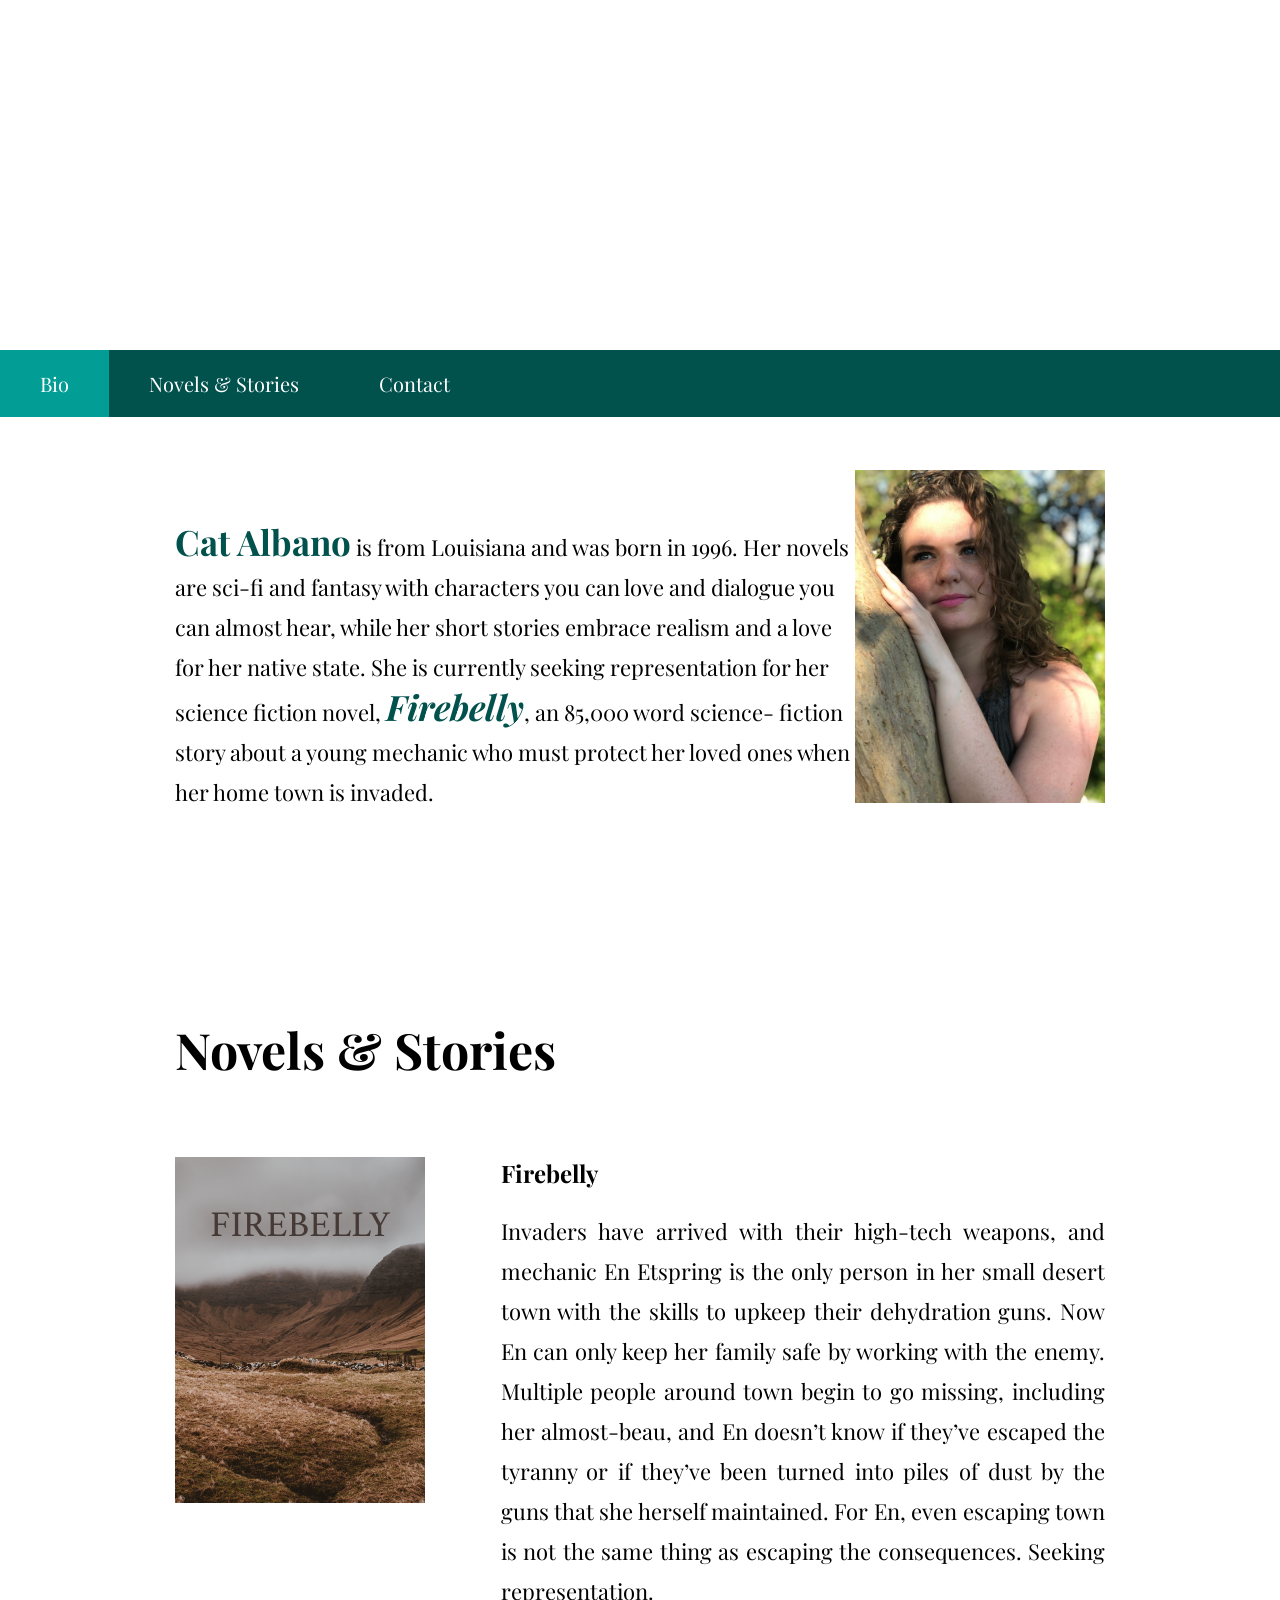
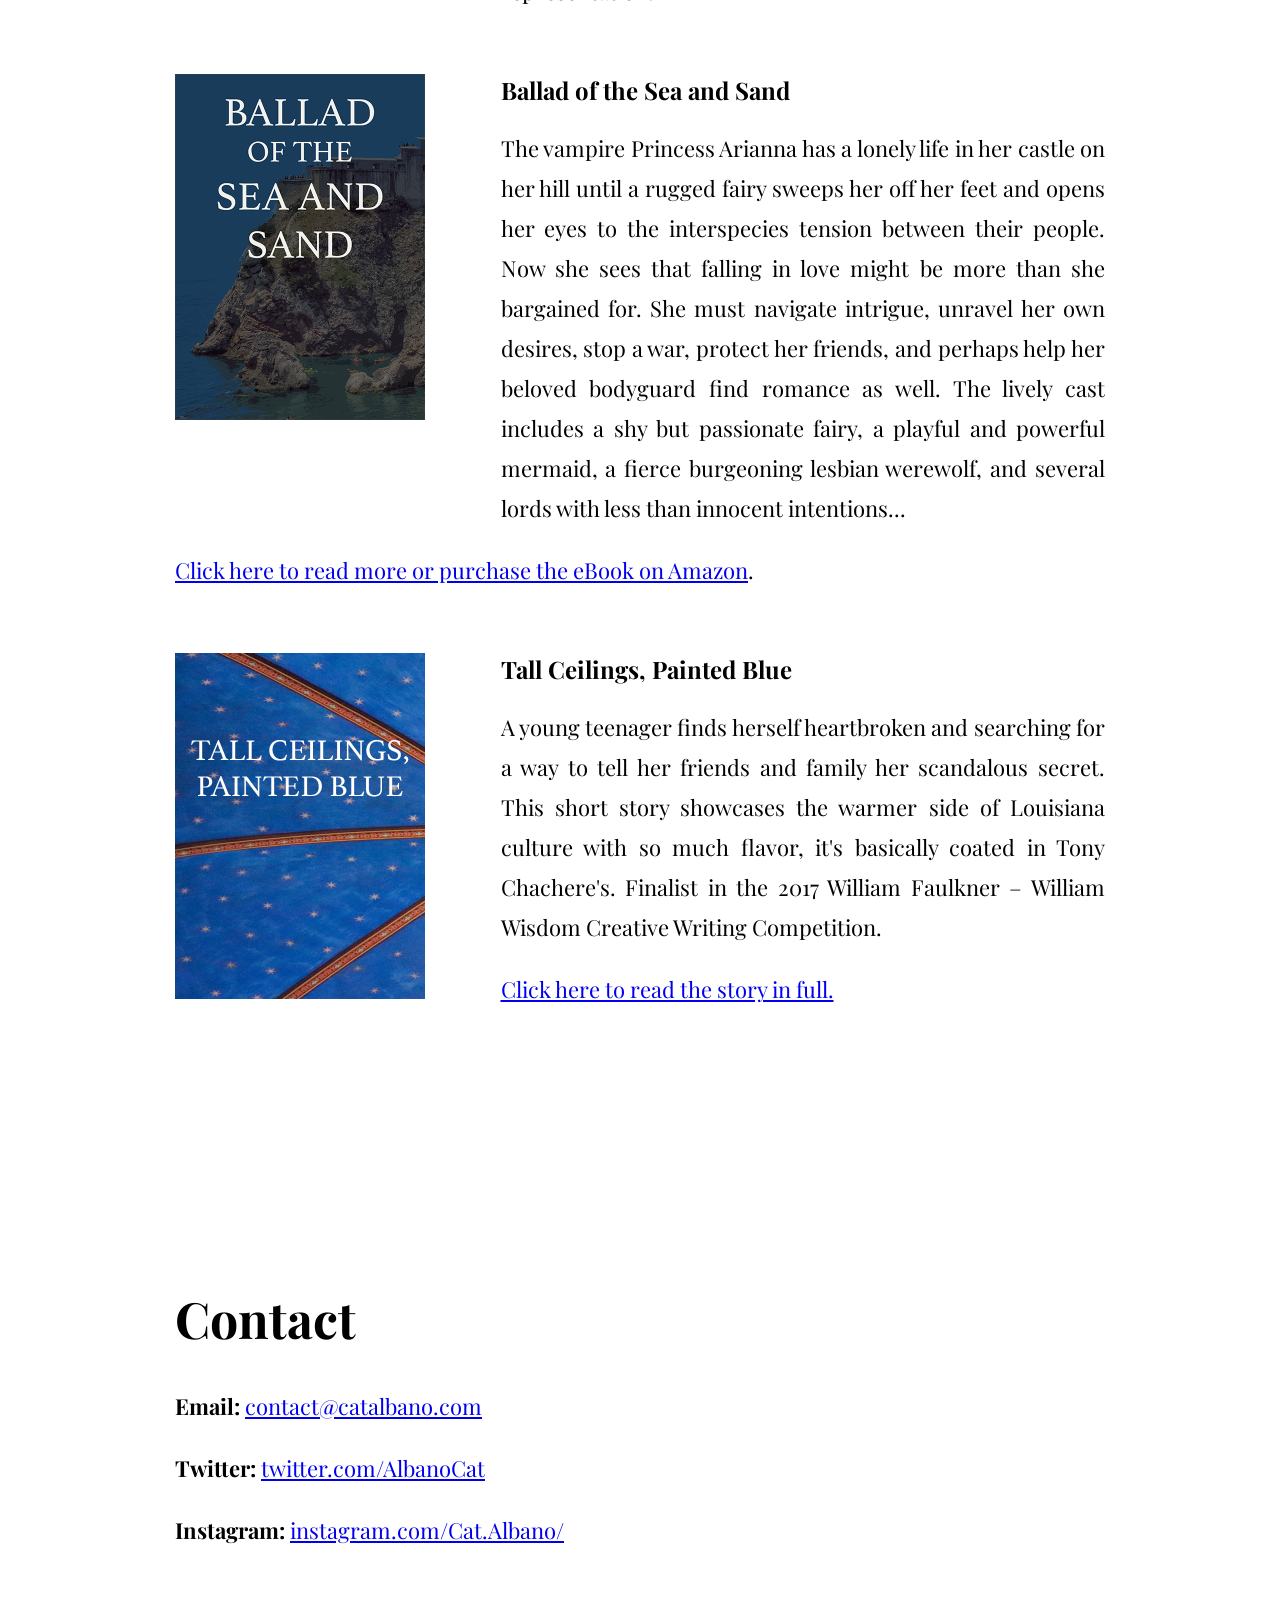
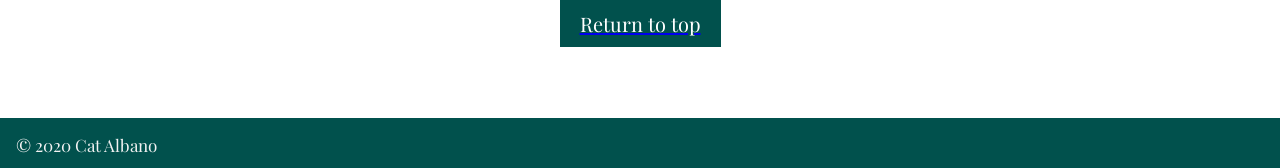
==== index.html @ 09dc04f6 "Update index.html" ====
<!DOCTYPE html>
<html lang="en">
  <!--head starts here -->

  <head> 
    <title>Cat Albano</title>
    <meta charset="utf-8" />
    <meta http-equiv="X-UA-Compatible" content="IE=edge" />
    <meta name="viewport" content="width=device-width, initial-scale=1" />

    <!-- import the webpage's stylesheet -->
    <link rel="stylesheet" href="assets/css/style.css" />
    <link rel="stylesheet" href="/lib/bootstrap/dist/css/bootstrap.css" />
    <link
      rel="stylesheet"
      href="https://cdnjs.cloudflare.com/ajax/libs/font-awesome/4.7.0/css/font-awesome.min.css"
    />

    <!-- import the webpage's javascript file -->
    <script src="assets/js/script.js" defer></script>
    <link
      href="https://fonts.googleapis.com/css2?family=Playfair+Display:wght@700&display=swap"
      rel="stylesheet"
    />
    <link
      href="https://fonts.googleapis.com/css2?family=Playfair+Display:wght@400;700&display=swap"
      rel="stylesheet"
    />
    <link
      rel="stylesheet"
      href="https://cdnjs.cloudflare.com/ajax/libs/font-awesome/4.7.0/css/font-awesome.min.css"
    />
  
<!-- Global site tag (gtag.js) - Google Analytics -->
<script async src="https://www.googletagmanager.com/gtag/js?id=UA-164600334-1"></script>
<script>
  window.dataLayer = window.dataLayer || [];
  function gtag(){dataLayer.push(arguments);}
  gtag('js', new Date());

  gtag('config', 'UA-164600334-1');
</script>

  
  </head>
  <header>
    <a name="top"></a>
    <div class="bg-img">
      <div class="container">
        <div class="topnav" id="myTopnav">
          <a href="#bio" class="active">Bio</a>
          <a href="#novels">Novels &amp; Stories </a>
          <a href="#contact">Contact</a>
          <a href="javascript:void(0);" class="icon" onclick="myFunction()">
            <i class="fa fa-bars"></i>
          </a>
        </div>
      </div>
    </div>
  </header>

  <!--body starts here -->
  <body>
    <div class="body">
      <!--Bio section-->
      <div class="section" id="home">
        <div class="row">
          <div class="column-right">
            <img
              src="images/cat-albano-bio-image.jpeg"
            />
          </div>
          <div class="column-bio">
            <p>
              <span class="feature">Cat Albano</span> is from Louisiana and was
              born in 1996. Her novels are sci-fi and fantasy with characters
              you can love and dialogue you can almost hear, while her short
              stories embrace realism and a love for her native state. She is
              currently seeking representation for her science fiction novel,
              <span class="feature2">Firebelly</span>, an 85,000 word science-
              fiction story about a young mechanic who must protect her loved
              ones when her home town is invaded.
            </p>
          </div>
        </div>
      </div>
      <br /><br />

      <!--Novels section-->
      <div class="section" id="novels">
        <h1>
          Novels & Stories
        </h1>
        <br />
        <div class="row">
          <!--Firebelly image-->
          <div class="column1">
            <img
              src="images/firebelly-cover.png"
            />
          </div>

          <!--Firebelly description-->
          <div class="column2">
            <h2>
              Firebelly
            </h2>
            <p>
              Invaders have arrived with their high-tech weapons, and mechanic
              En Etspring is the only person in her small desert town with the
              skills to upkeep their dehydration guns. Now En can only keep her
              family safe by working with the enemy. Multiple people around town
              begin to go missing, including her almost-beau, and En doesn’t
              know if they’ve escaped the tyranny or if they’ve been turned into
              piles of dust by the guns that she herself maintained. For En,
              even escaping town is not the same thing as escaping the
              consequences. Seeking representation.
            </p>
            <br />
          </div>
        </div>

        <div class="row">
          <!--Ballad image-->
          <div class="column1">
            <img
              src="images/ballad-cover.png"
            />
          </div>

          <!--Ballad description-->
          <div class="column2">
            <h2>
              Ballad of the Sea and Sand
            </h2>
            <p>
              The vampire Princess Arianna has a lonely life in her castle on
              her hill until a rugged fairy sweeps her off her feet and opens
              her eyes to the interspecies tension between their people. Now she
              sees that falling in love might be more than she bargained for.
              She must navigate intrigue, unravel her own desires, stop a war,
              protect her friends, and perhaps help her beloved bodyguard find
              romance as well. The lively cast includes a shy but passionate
              fairy, a playful and powerful mermaid, a fierce burgeoning lesbian
              werewolf, and several lords with less than innocent intentions...
            </p>
            <p>
              <a
                href="https://read.amazon.com/kp/embed?asin=B075Q5MTPJ&preview=newtab&linkCode=kpe&ref_=cm_sw_r_kb_dp_VoGLEb3W2H7C1"
              >
                Click here to read more or purchase the eBook on Amazon</a
              >.
            </p>
            <br />
          </div>
        </div>
        <div class="row">
          <!--Ceilings image-->
          <div class="column1">
            <img
              src="images/tall-ceilings-cover.png"
            />
          </div>

          <!--Ceilings description-->
          <div class="column2">
            <h2>
              Tall Ceilings, Painted Blue
            </h2>
            <p>
              A young teenager finds herself heartbroken and searching for a way
              to tell her friends and family her scandalous secret. This short
              story showcases the warmer side of Louisiana culture with so much
              flavor, it's basically coated in Tony Chachere's. Finalist in the
              2017 William Faulkner – William Wisdom Creative Writing
              Competition.
            </p>
            <p>
              <a href="tall-ceilings-painted-blue.html"
                >Click here to read the story in full.</a
              >
            </p>
            <br />
          </div>
        </div>
      </div>

      <br /><br />

      <!--Blog section hide begin
<div class="section" id="blog">
  <h1>
    Blog
  </h1>
<p>
  Placeholder text.
  </p></div>

  <a href="#top"><button type="button" class="button">Return to top</button></a>
<br>

<hr>


Blog section hide end-->

      <!--Contact section-->
      <div class="section" id="contact">
        <h1>
          Contact
        </h1>
        <p>
          <strong>Email: </strong
          ><a href="mailto:contact@catalbano.com">contact@catalbano.com</a>
        </p>
        <p>
          <strong>Twitter: </strong
          ><a href="https://twitter.com/AlbanoCat">twitter.com/AlbanoCat</a>
        </p>
        <p>
          <strong>Instagram: </strong
          ><a href="https://www.instagram.com/cat.albano/">
            instagram.com/Cat.Albano/</a
          >
        </p>
      </div>
      <a href="#top"
        ><button type="button" class="button">Return to top</button></a
      >
      <br />
    </div>
    <div class="footer">
      <li>© 2020 Cat Albano</li>
    </div>
  </body>
</html>
---- assets/css/style.css ----
/* CSS files add styling rules to your content */

html, body {
margin:0;
padding:0;
}

header {
    position: relative;
}

body {
  font-family: 'Playfair Display', serif;
}

div.body {
  margin-bottom: 50px;
  margin-left:175px;
  margin-right:175px;
}

/* When the screen is less than 768 pixels wide,*/
@media only screen and (max-width: 768px) {
    div.body {
  margin-bottom: 50px;
  margin-left:30px;
  margin-right:30px;
}

      div.body h1 {
  ont-family: 'Playfair Display', serif;
  font-size: 32px;
}

  div.body p {
  font-family: 'Playfair Display', serif;
  font-size: 18px;
  line-height: 30px;
}

  div .feature {
  font-family: 'Playfair Display', serif;
  font-weight: bold;
  font-size:20px;
  color: #01514d;
}

div .feature2 {
  font-family: 'Playfair Display', serif;
  font-weight: bold;
  font-style: italic;
  font-size:20px;
  color: #01514d;
}
}

div.section-grey {
  background: #e5e3e3;
  padding: 20px;
}

div.section {
margin-top: 90px;
margin-bottom: 50px;
}




h1 {
  font-family: 'Playfair Display', serif;
  font-size: 50px;
}

p {
  font-family: 'Playfair Display', serif;
  font-size: 22px;
  line-height: 40px;
}



.feature {
  font-family: 'Playfair Display', serif;
  font-weight: bold;
  font-size:35px;
  color: #01514d;
}

.feature2 {
  font-family: 'Playfair Display', serif;
  font-weight: bold;
  font-style: italic;
  font-size:35px;
  color: #01514d;
}

.header-image {
  display: block;
    float: left;
    height: 20%;
    width: 20%;
  width: 100%;
}


/* When the screen is less than 768 pixels wide,*/
@media only screen and (max-width: 768px) {
    .header-img {
  display: block;
  position: absolute;
      left:40%;
      top:6px;
  margin-left: auto;
  margin-right: auto;
      height: 130px;
      }

}

/* When the screen is less than 500 pixels wide,*/
@media only screen and (max-width: 500px) {
    .header-img {
  display: block;
  position: absolute;
      left:28%;
      top:6px;
  margin-left: auto;
  margin-right: auto;
      height: 130px;
      }
}



/* Three image containers (use 25% for four, and 50% for two, etc) */

.column-bio {
  width: 100%;
  padding-top: 30px;
}

.column-right {
  float: right;
}

.column-right img
{width:250px;
}

.column1 {
  float: left;
  width: 35%;
  padding-bottom: 100px;
}

.column1 img
{width:250px;
}

.column2 {
  width: 100%;
  text-align: justify;
}



/* Clear floats after image containers */
.row::after {
  content: "";
  clear: both;
  display: table;
}

@media screen and (max-width: 1200px) {
  .column1 {
    width: 100%;
    padding-bottom: 40px;
  }
    .column-right {
    margin: 0;
    text-align: center;
    width: 100%;
    padding-bottom: 40px;
  }
}

@media screen and (max-width: 530px) {
    .column-right {
      padding-top: 100px;
  }
}


.bg-img {
  /* The image used */
  background-image: url("https://cdn.glitch.com/3f3f0819-ad47-4edf-a5eb-91aa39b95f64%2Fmathieu-cheze-qfsKYUgW6ZY-unsplash-cropped-no-fade.jpg?v=1587249914550");

  min-height: 380px;

  /* Center and scale the image nicely */
  background-position: center;
  background-repeat: no-repeat;
  background-size: cover;

  /* Needed to position the navbar */
  position: relative;
}

/* Position the navbar container inside the image */
.container {
  position: absolute;
  margin-top: 350px;
  width: 100%;
}

/* nav info goes here */

/* Add a background color to the top navigation */
.topnav {
    overflow: hidden;
  background-color: #01514d;
}

.topnav a {
   float: left;
    display: block;
    color: white;
    text-align: center;
    padding: 20px 40px;
  text-decoration: none;
  font-size: 20px;
    font-family: 'Playfair Display', serif;
}

/* Change the color of links on hover */
.topnav a:hover {
  background-color: #02cfc5;
  color: black;
}

/* Add a color to the active/current link */
.topnav a.active {
  background-color: #029d95;
  color: white;

}

.topnav .icon {
  display: none;
}


/* When the screen is less than 768 pixels wide, hide all links, except for the first one ("Home"). Show the link that contains should open and close the topnav (.icon) */
@media screen and (max-width: 530px) {
.topnav a {
    float: none;
    display: block;
      }
}


.button {
  background-color: #01514d;
  border: none;
  color: white;
  padding: 10px 20px;
  margin: 0 auto;
  text-align: center;
  text-decoration: none;
  display: flex;
  justify-content: center;
  font-family: 'Playfair Display', serif;
  font-size: 20px;
  }

.button:hover {
  background-color: #02cfc5;
  color: black;
}

/* footer info goes here */
#footer {
    /* margin: auto; */
    position: absolute;
	width: 100%;
	max-width: 50%;
    top: 50%;
    left: 50%;
    transform: translate(-50%,-50%);
}

/* Add a background color to the footer */
.footer {
  background-color: #01514d;
  height:50px;
  overflow: hidden;
}


.footer li {
  float: left;
  color: #f2f2f2;
  text-align: center;
  font-family: 'Playfair Display', serif;
  padding: 16px 16px;
  text-decoration: none;
  font-size: 17px;
  list-style-type: none;
}


/* Change the color of links on hover */
.footer a:hover {
  background-color: #02cfc5;
  color: black;
}


/* When the screen is less than 768 pixels wide, hide all links. Show the link that contains should open and close the topnav (.icon) */
@media screen and (max-width: 768px) {
  .footer a:not(:first-child) {display: none;}
  .footer a.icon {
    float: right;
    display: block;
  }
}

/* The "responsive" class is added to the topnav with JavaScript when the user clicks on the icon. This class makes the topnav look good on small screens (display the links vertically instead of horizontally) */
@media screen and (max-width: 768x) {
  .footer.responsive {position: relative;}
  .footer.responsive a.icon {
    position: absolute;
    right: 0;
    top: 0;
  }
  .footer.responsive a {
    float: none;
    display: block;
    text-align: left;
  }
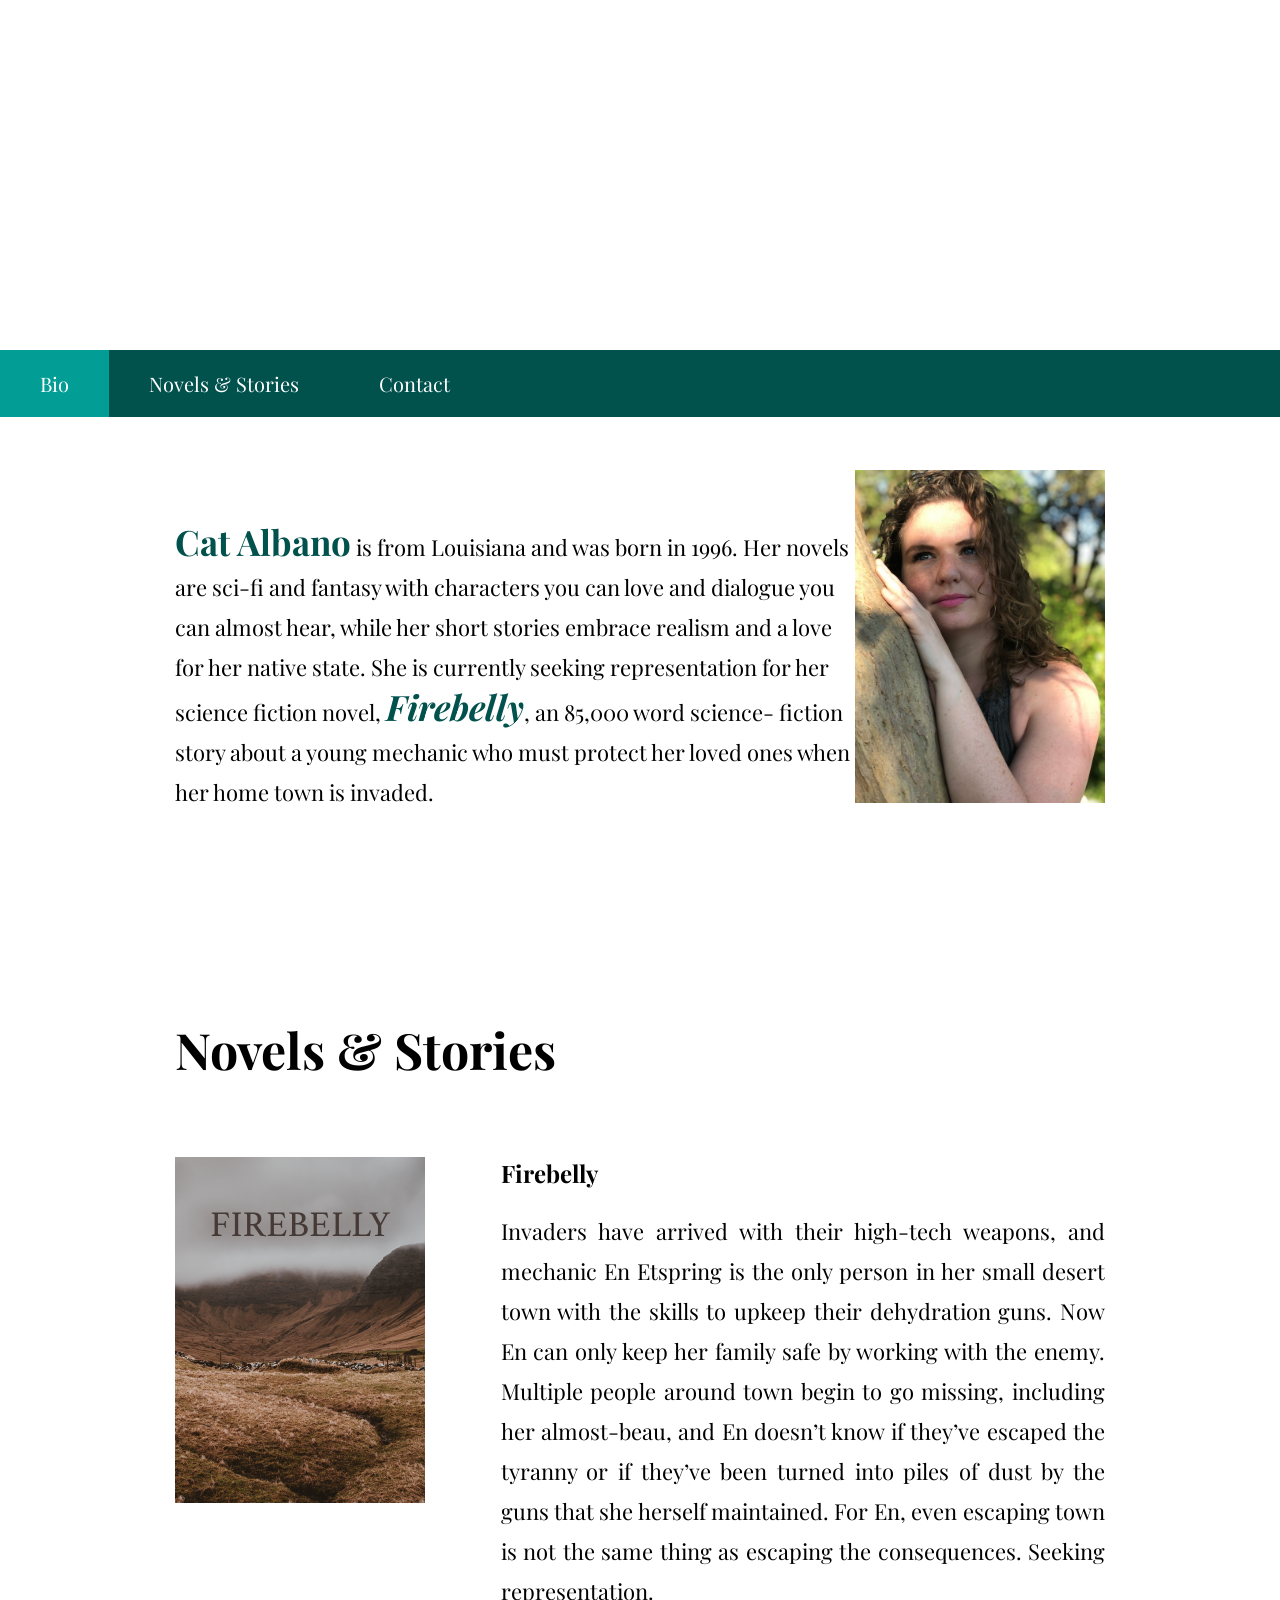
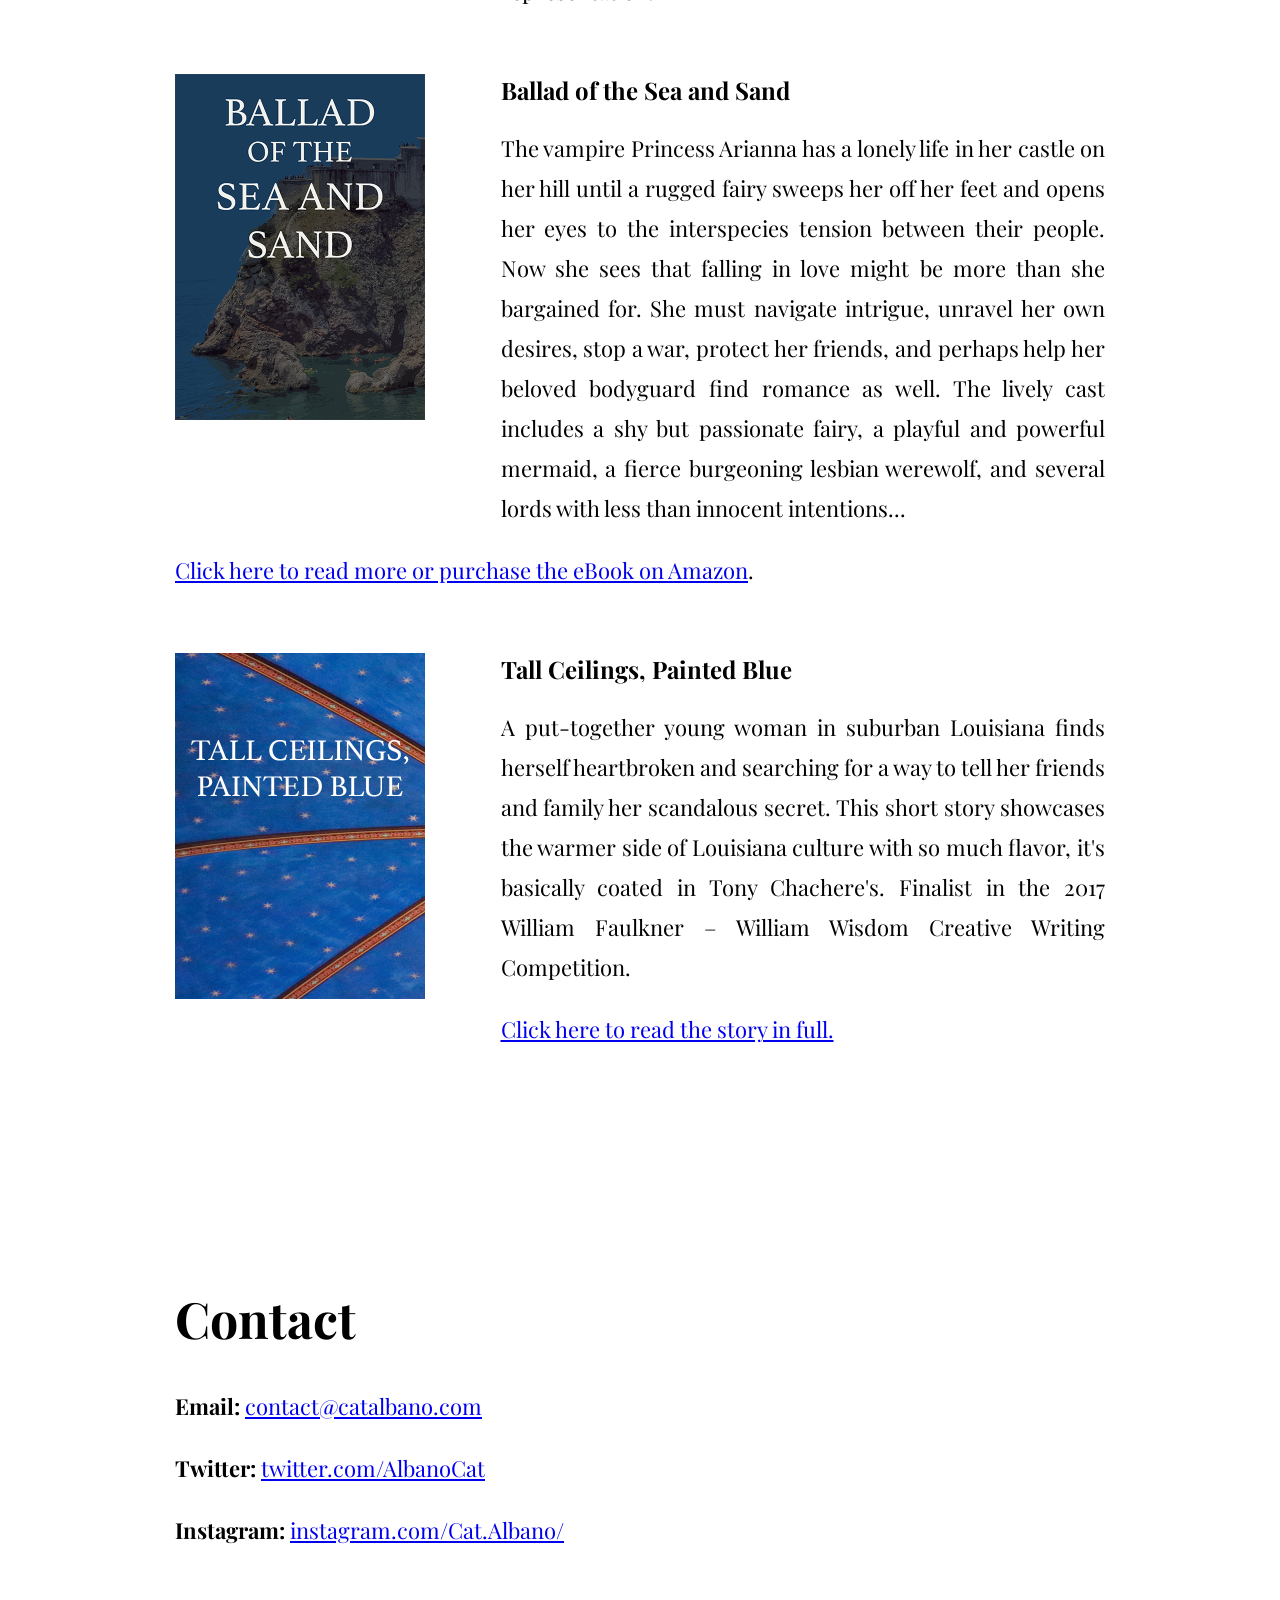
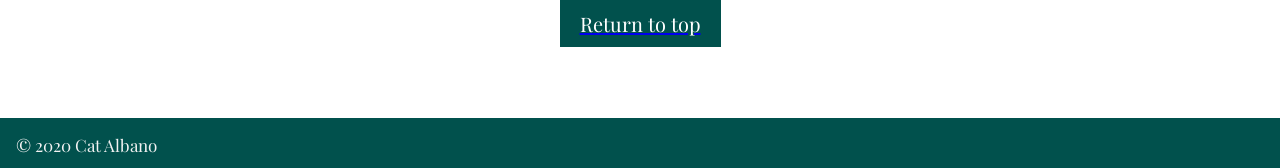
==== commit ccdcfe35: "Update index.html" ====
--- a/index.html
+++ b/index.html
@@ -168,7 +168,7 @@
               Tall Ceilings, Painted Blue
             </h2>
             <p>
-              A young teenager finds herself heartbroken and searching for a way
+              A put-together young woman in suburban Louisiana finds herself heartbroken and searching for a way
               to tell her friends and family her scandalous secret. This short
               story showcases the warmer side of Louisiana culture with so much
               flavor, it's basically coated in Tony Chachere's. Finalist in the
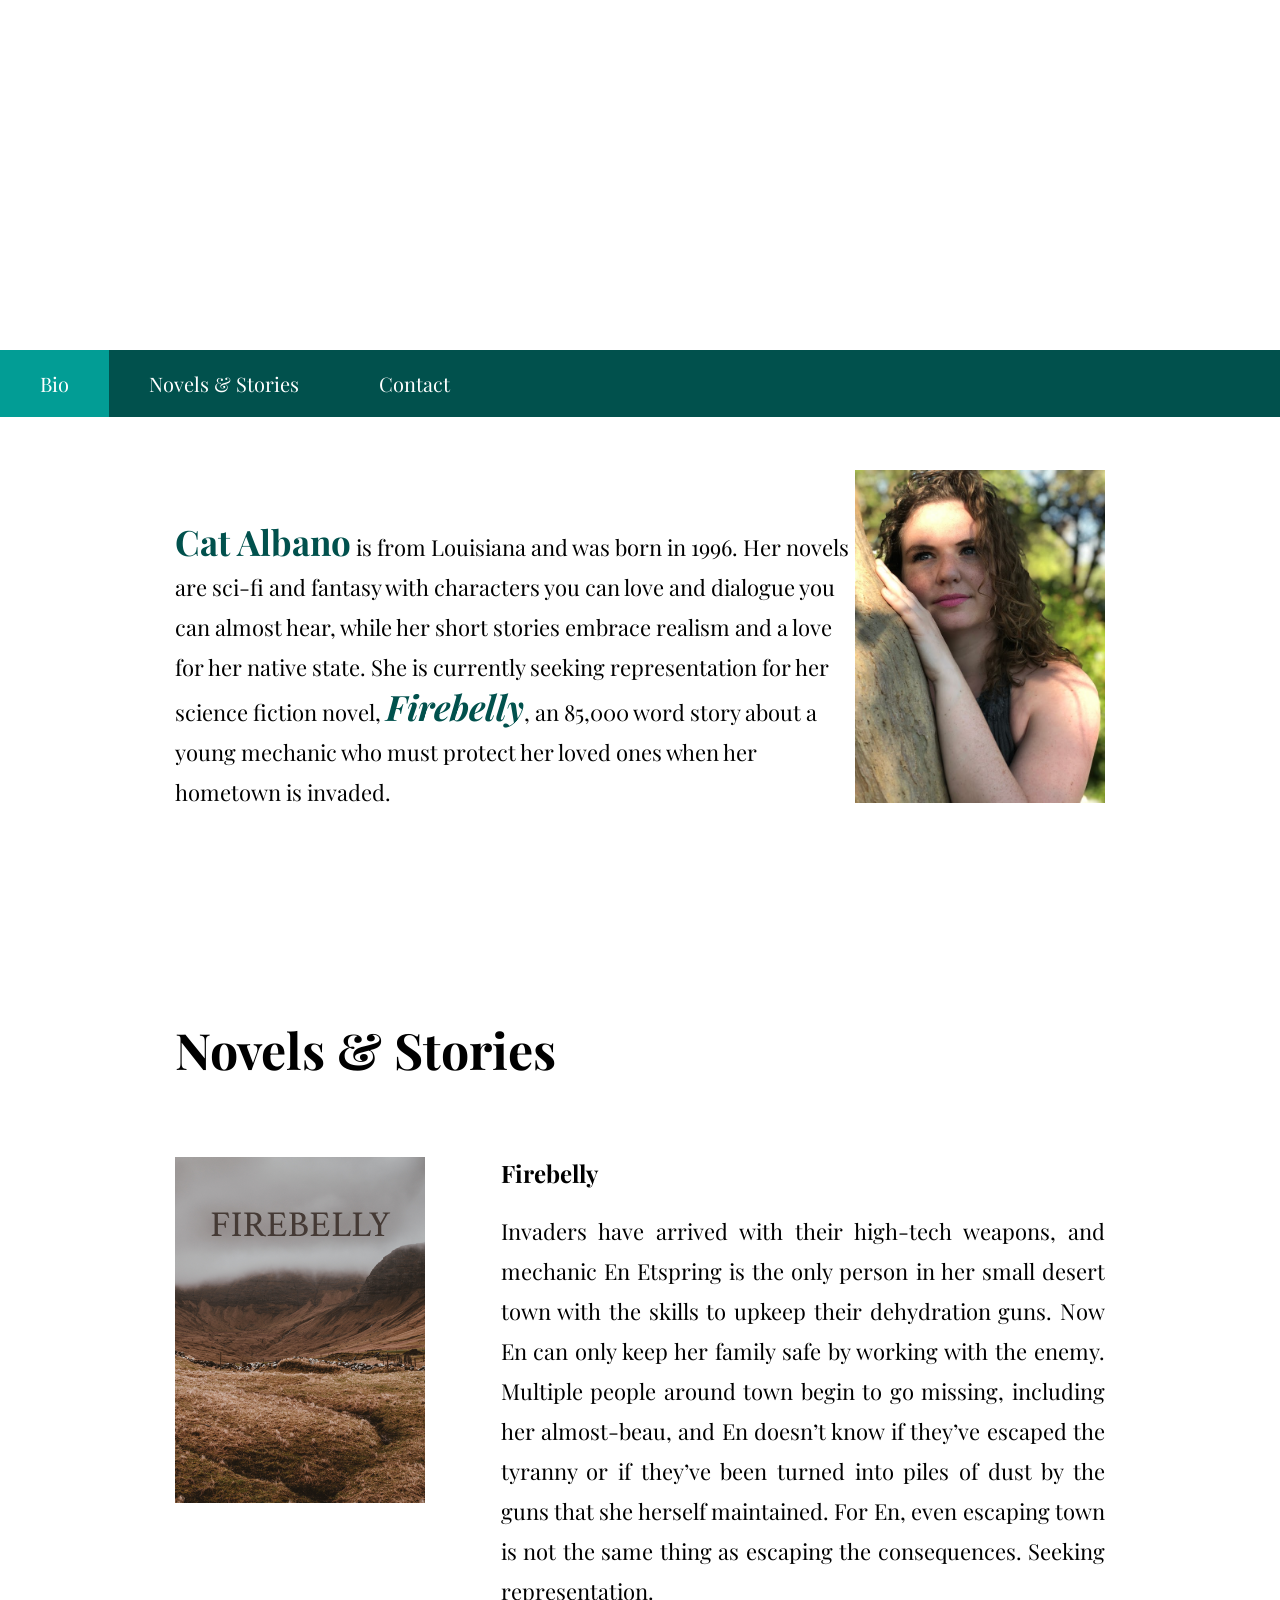
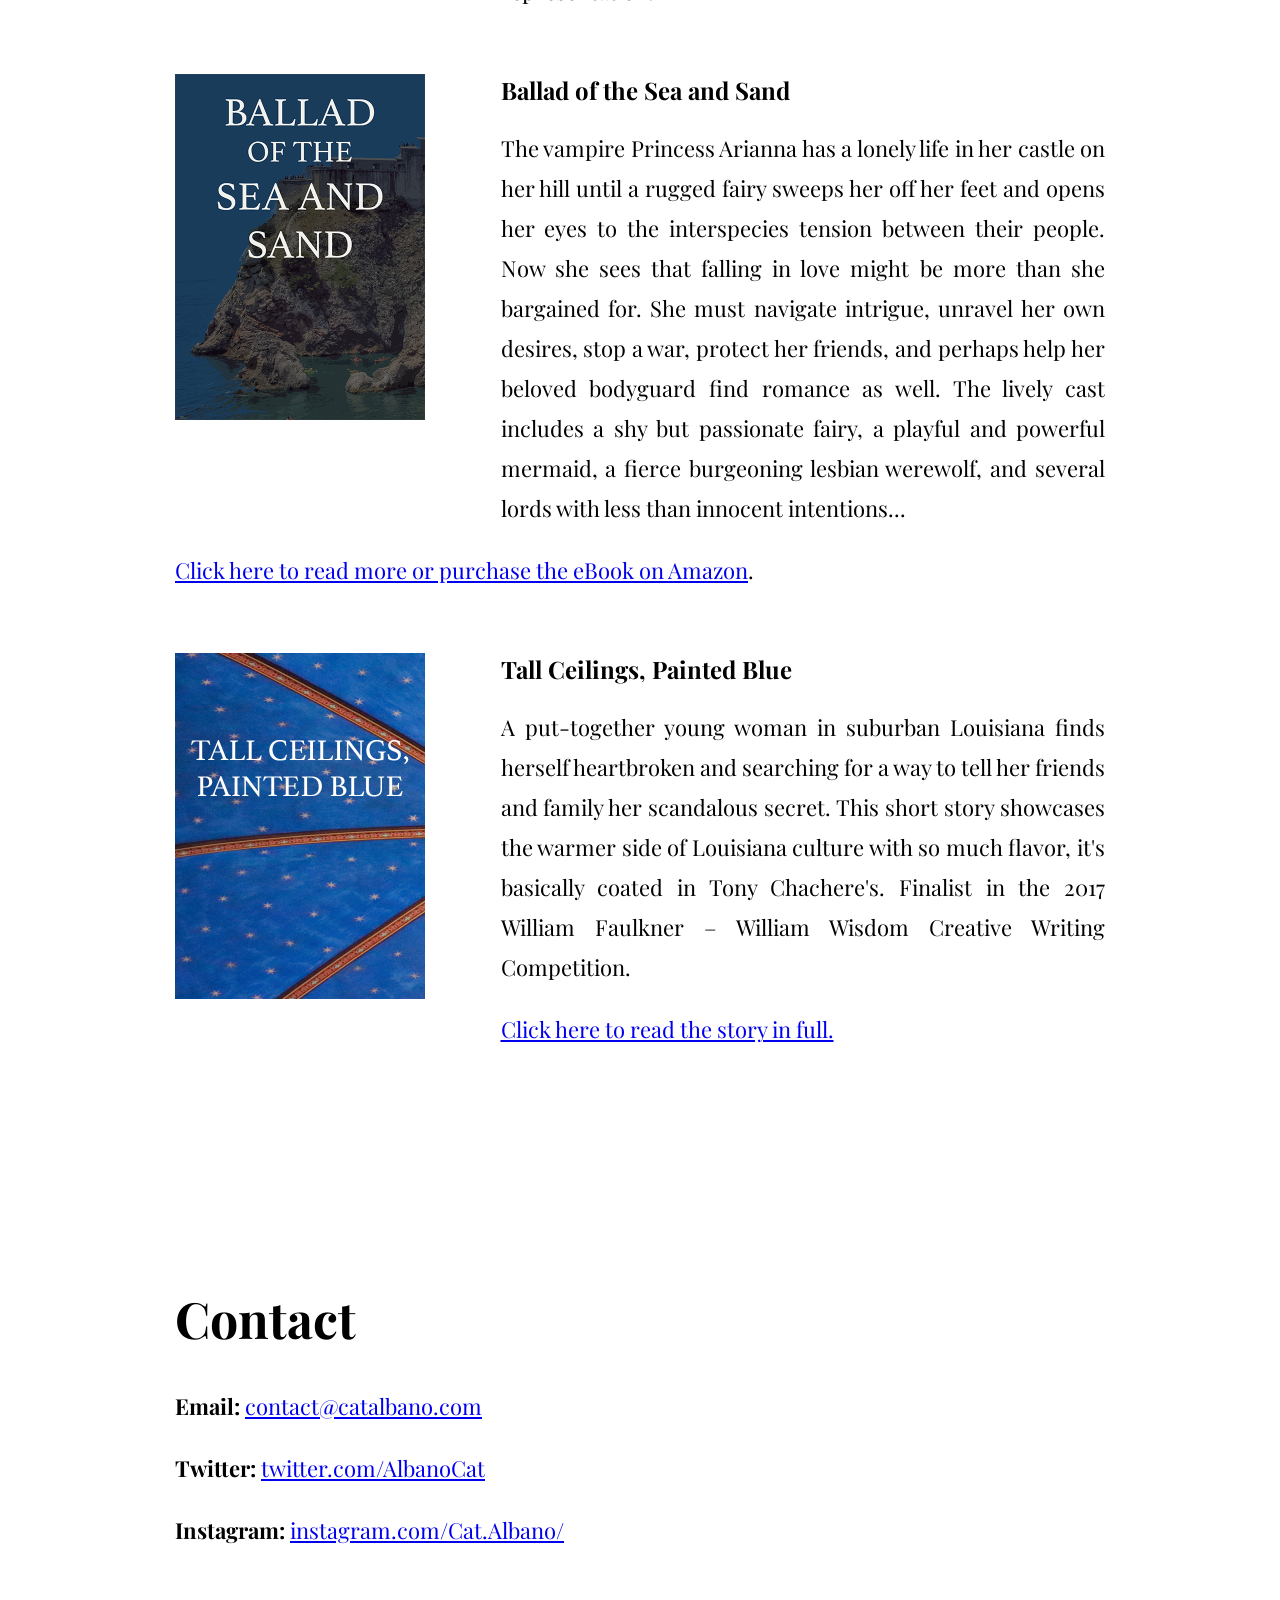
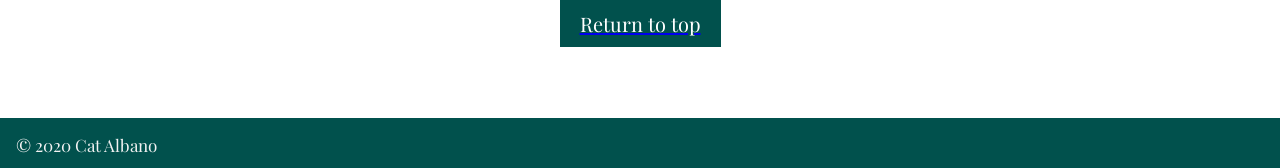
==== commit 024d48a4: "Update index.html" ====
--- a/index.html
+++ b/index.html
@@ -77,9 +77,9 @@
               you can love and dialogue you can almost hear, while her short
               stories embrace realism and a love for her native state. She is
               currently seeking representation for her science fiction novel,
-              <span class="feature2">Firebelly</span>, an 85,000 word science-
-              fiction story about a young mechanic who must protect her loved
-              ones when her home town is invaded.
+              <span class="feature2">Firebelly</span>, an 85,000 word story
+              about a young mechanic who must protect her loved ones when her 
+              hometown is invaded.
             </p>
           </div>
         </div>
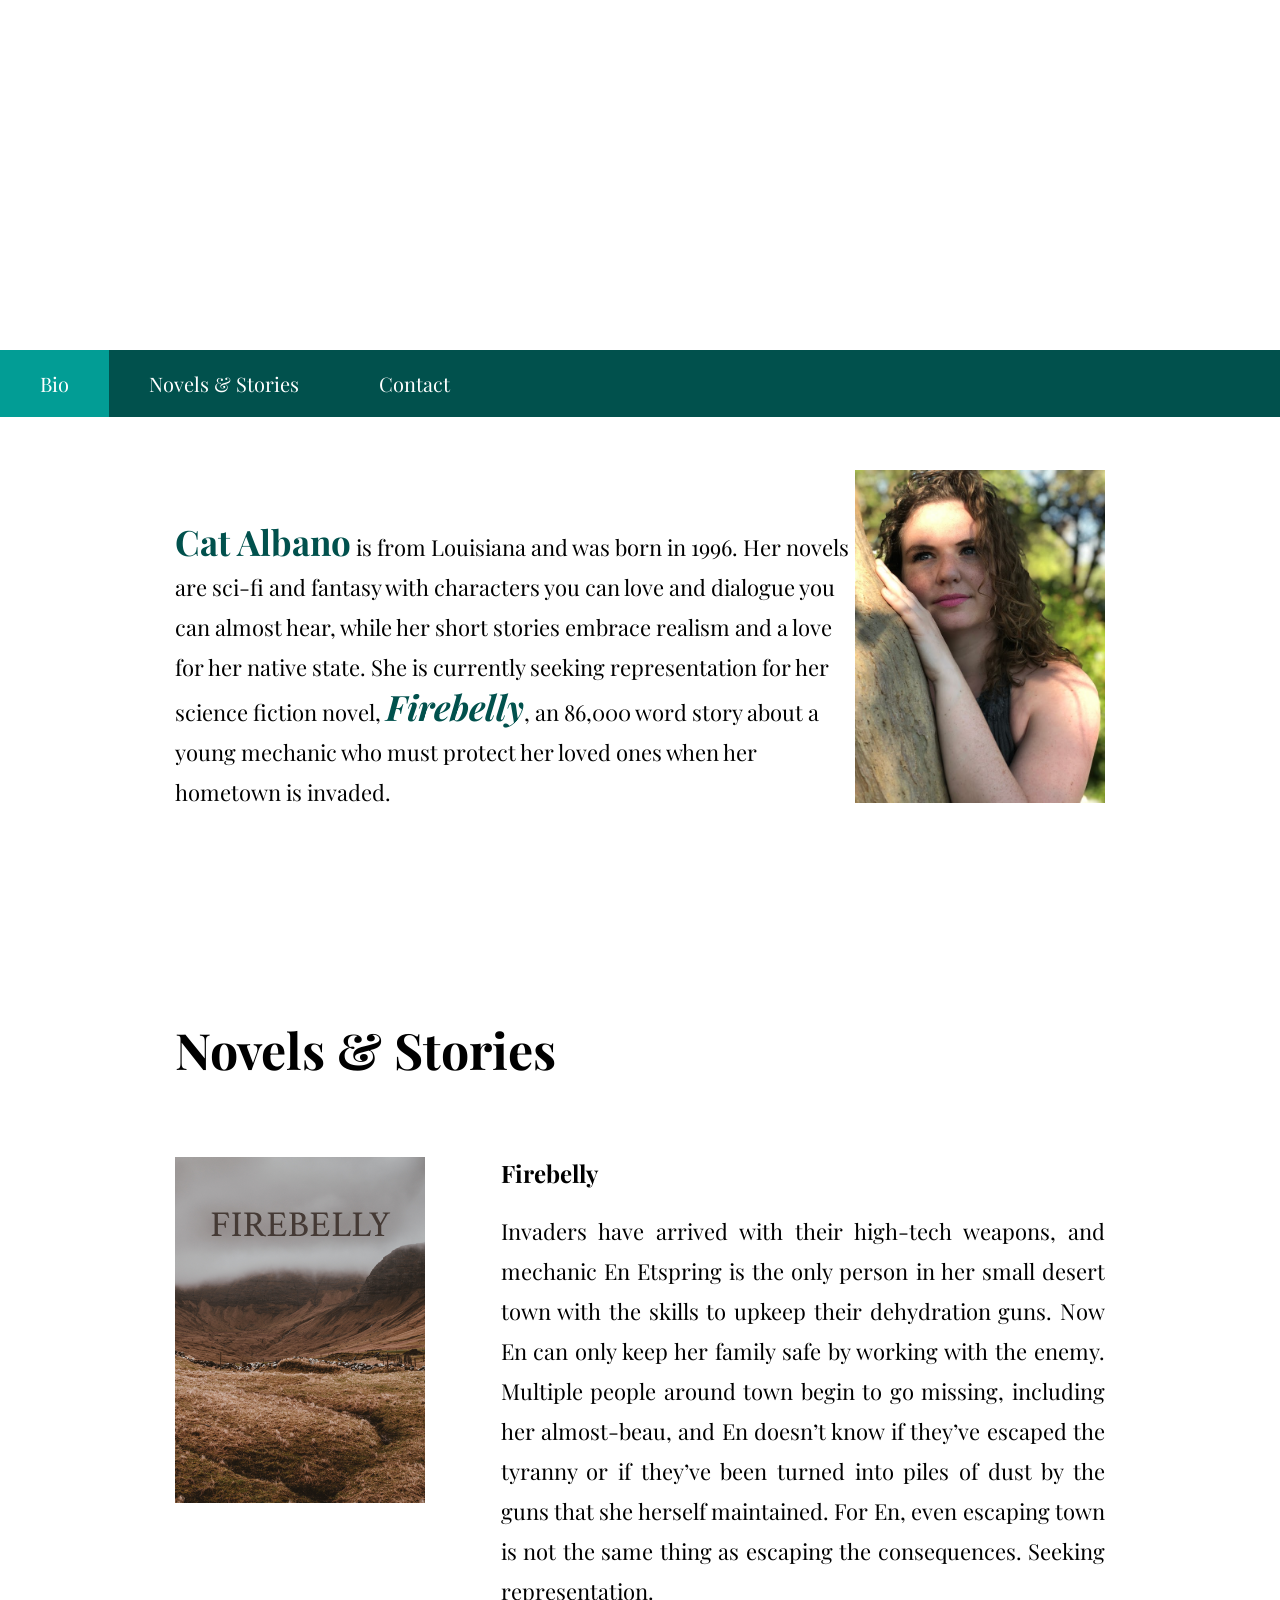
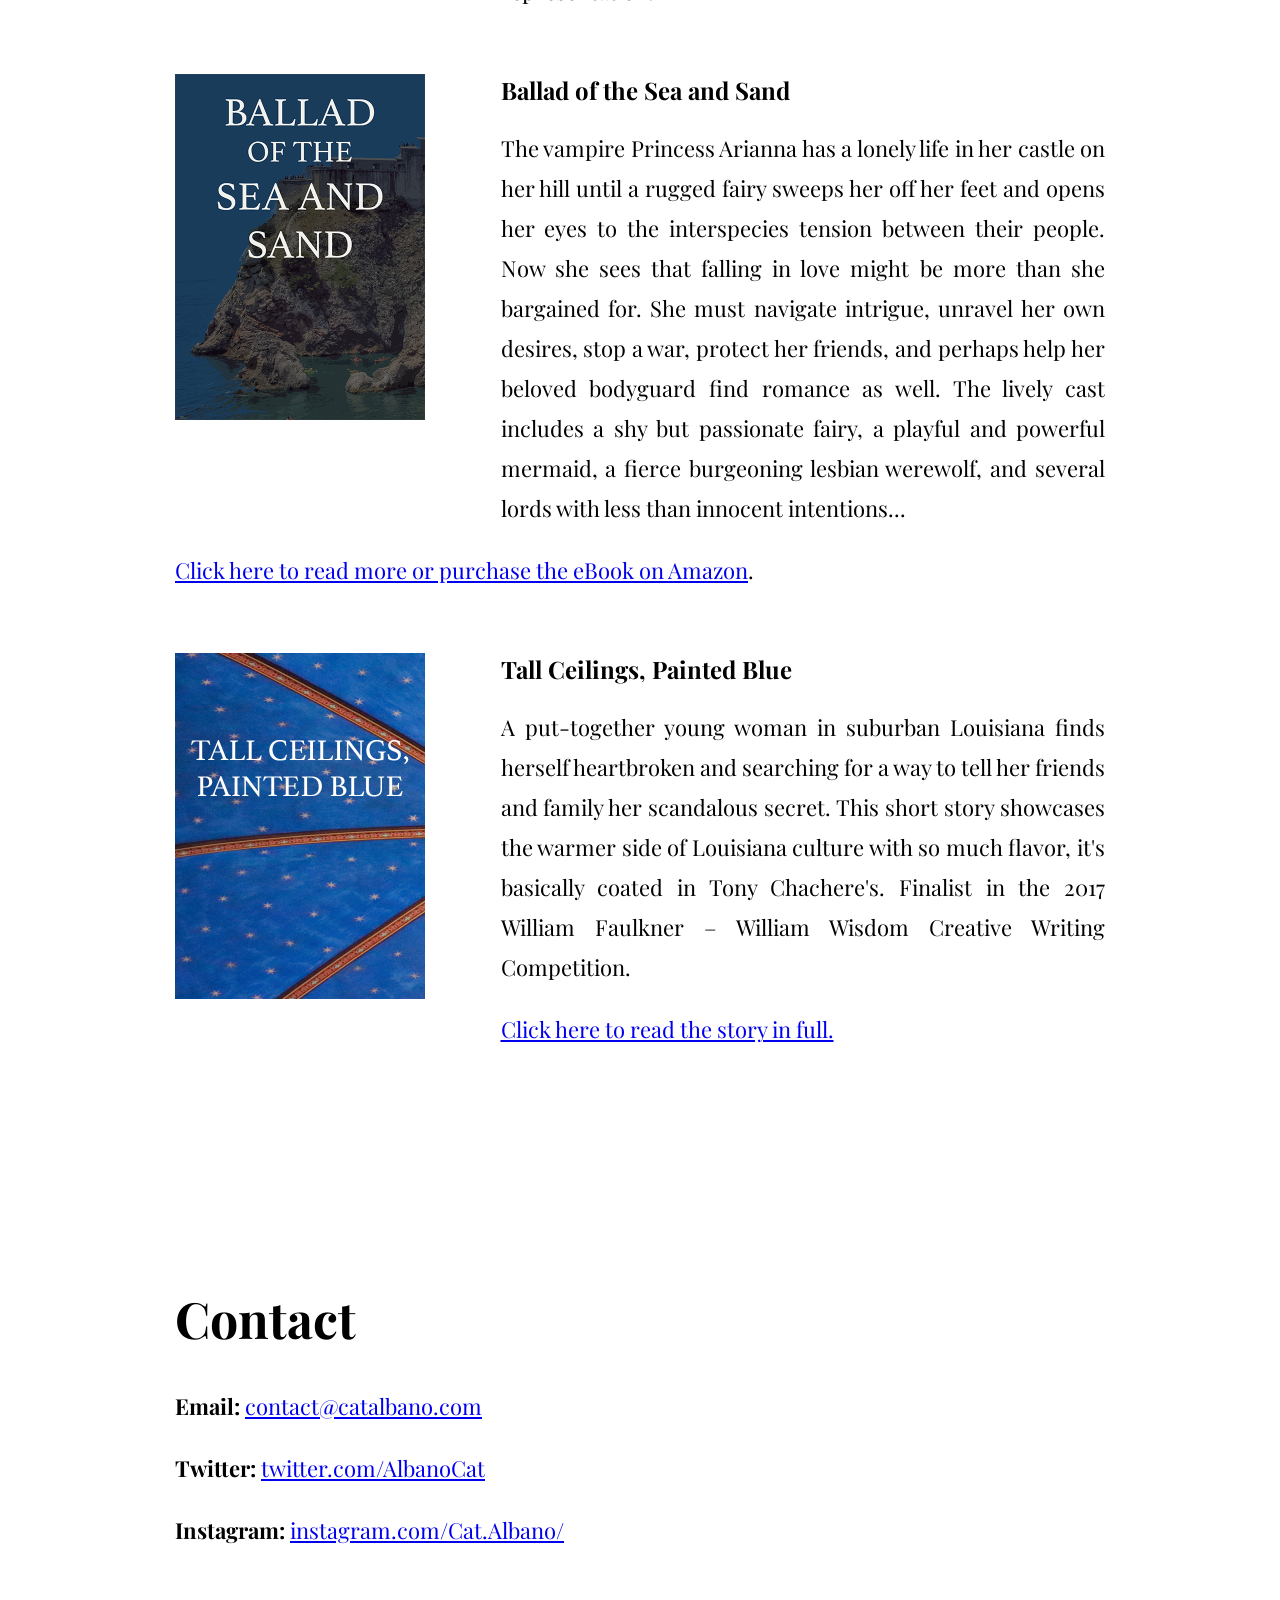
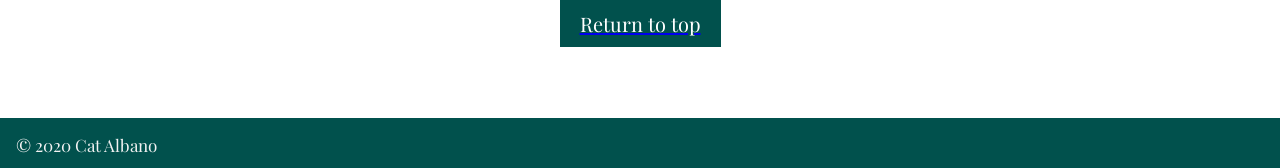
==== commit d66ac43d: "Update index.html" ====
--- a/index.html
+++ b/index.html
@@ -77,7 +77,7 @@
               you can love and dialogue you can almost hear, while her short
               stories embrace realism and a love for her native state. She is
               currently seeking representation for her science fiction novel,
-              <span class="feature2">Firebelly</span>, an 85,000 word story
+              <span class="feature2">Firebelly</span>, an 86,000 word story
               about a young mechanic who must protect her loved ones when her 
               hometown is invaded.
             </p>
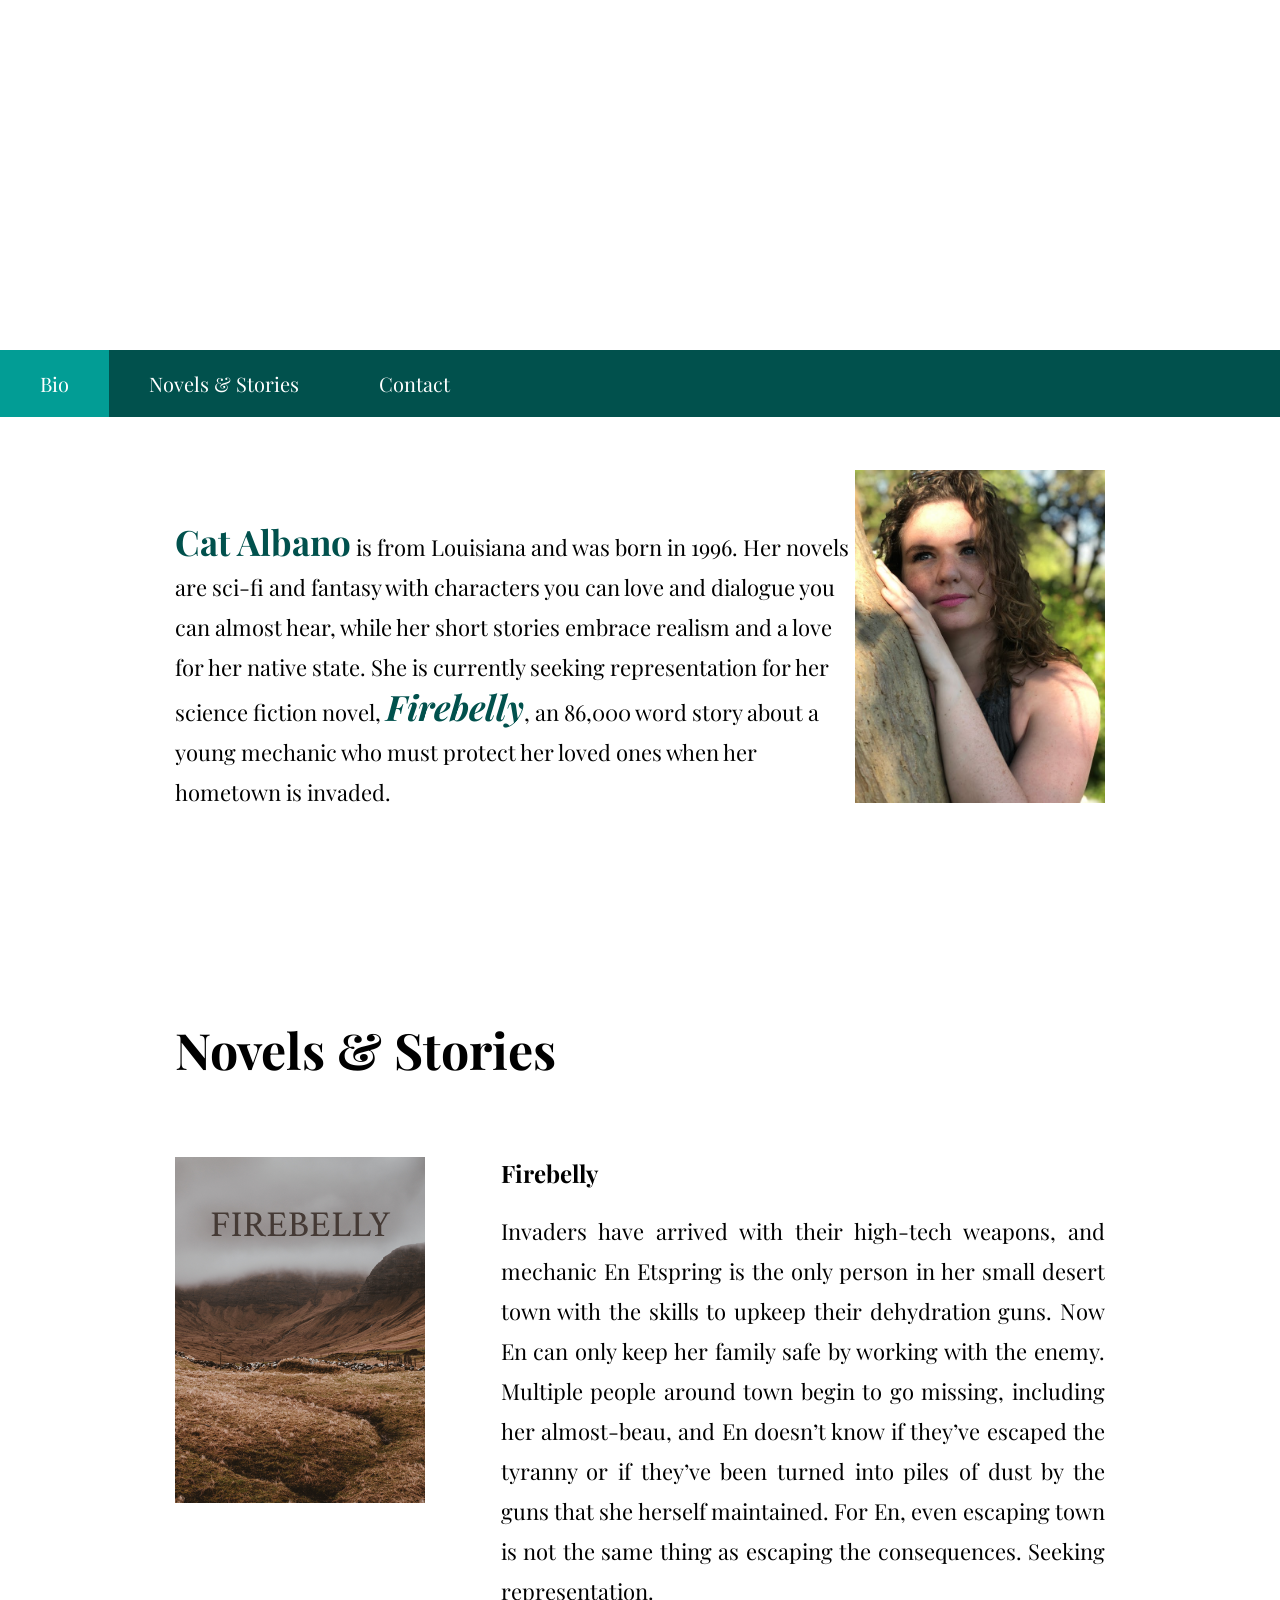
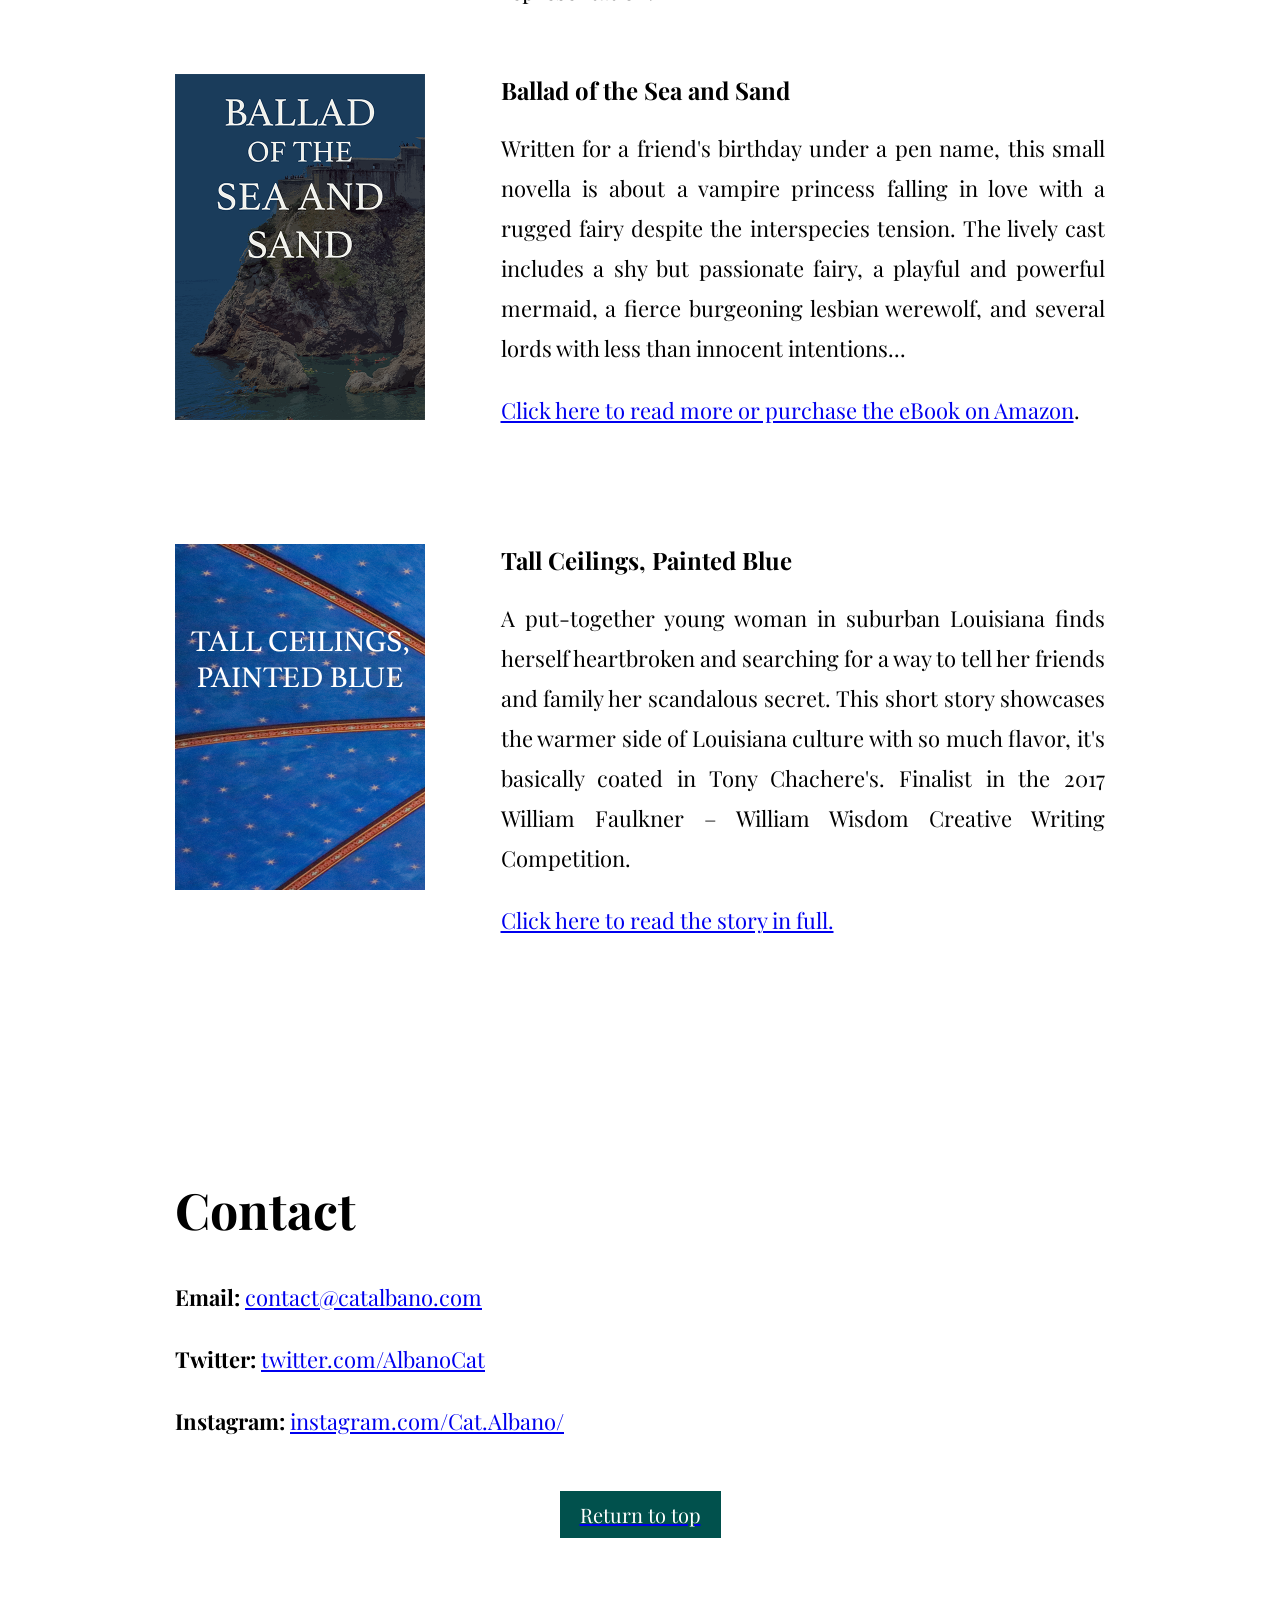
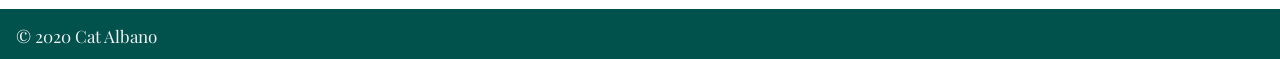
==== commit 5232fd14: "Update index.html" ====
--- a/index.html
+++ b/index.html
@@ -134,13 +134,9 @@
               Ballad of the Sea and Sand
             </h2>
             <p>
-              The vampire Princess Arianna has a lonely life in her castle on
-              her hill until a rugged fairy sweeps her off her feet and opens
-              her eyes to the interspecies tension between their people. Now she
-              sees that falling in love might be more than she bargained for.
-              She must navigate intrigue, unravel her own desires, stop a war,
-              protect her friends, and perhaps help her beloved bodyguard find
-              romance as well. The lively cast includes a shy but passionate
+              Written for a friend's birthday under a pen name, this small novella 
+              is about a vampire princess falling in love with a rugged fairy despite
+              the interspecies tension. The lively cast includes a shy but passionate 
               fairy, a playful and powerful mermaid, a fierce burgeoning lesbian
               werewolf, and several lords with less than innocent intentions...
             </p>
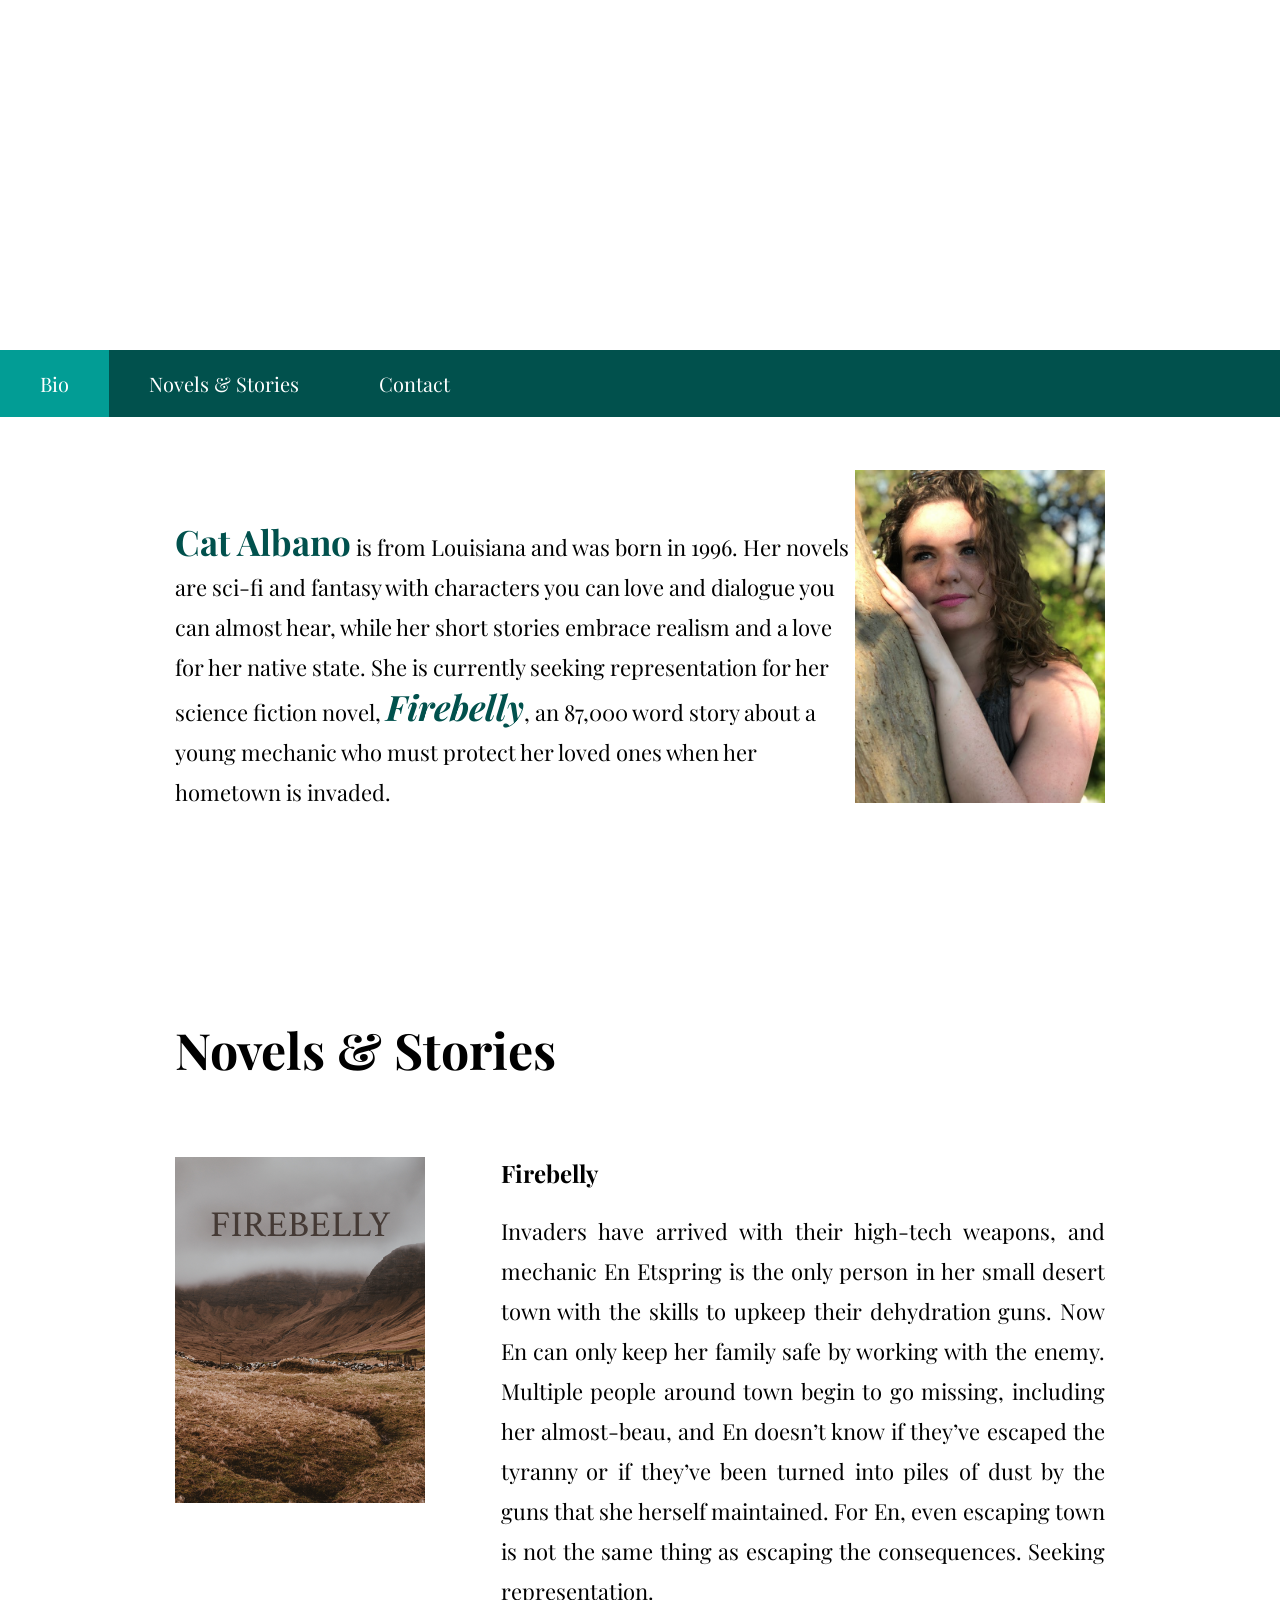
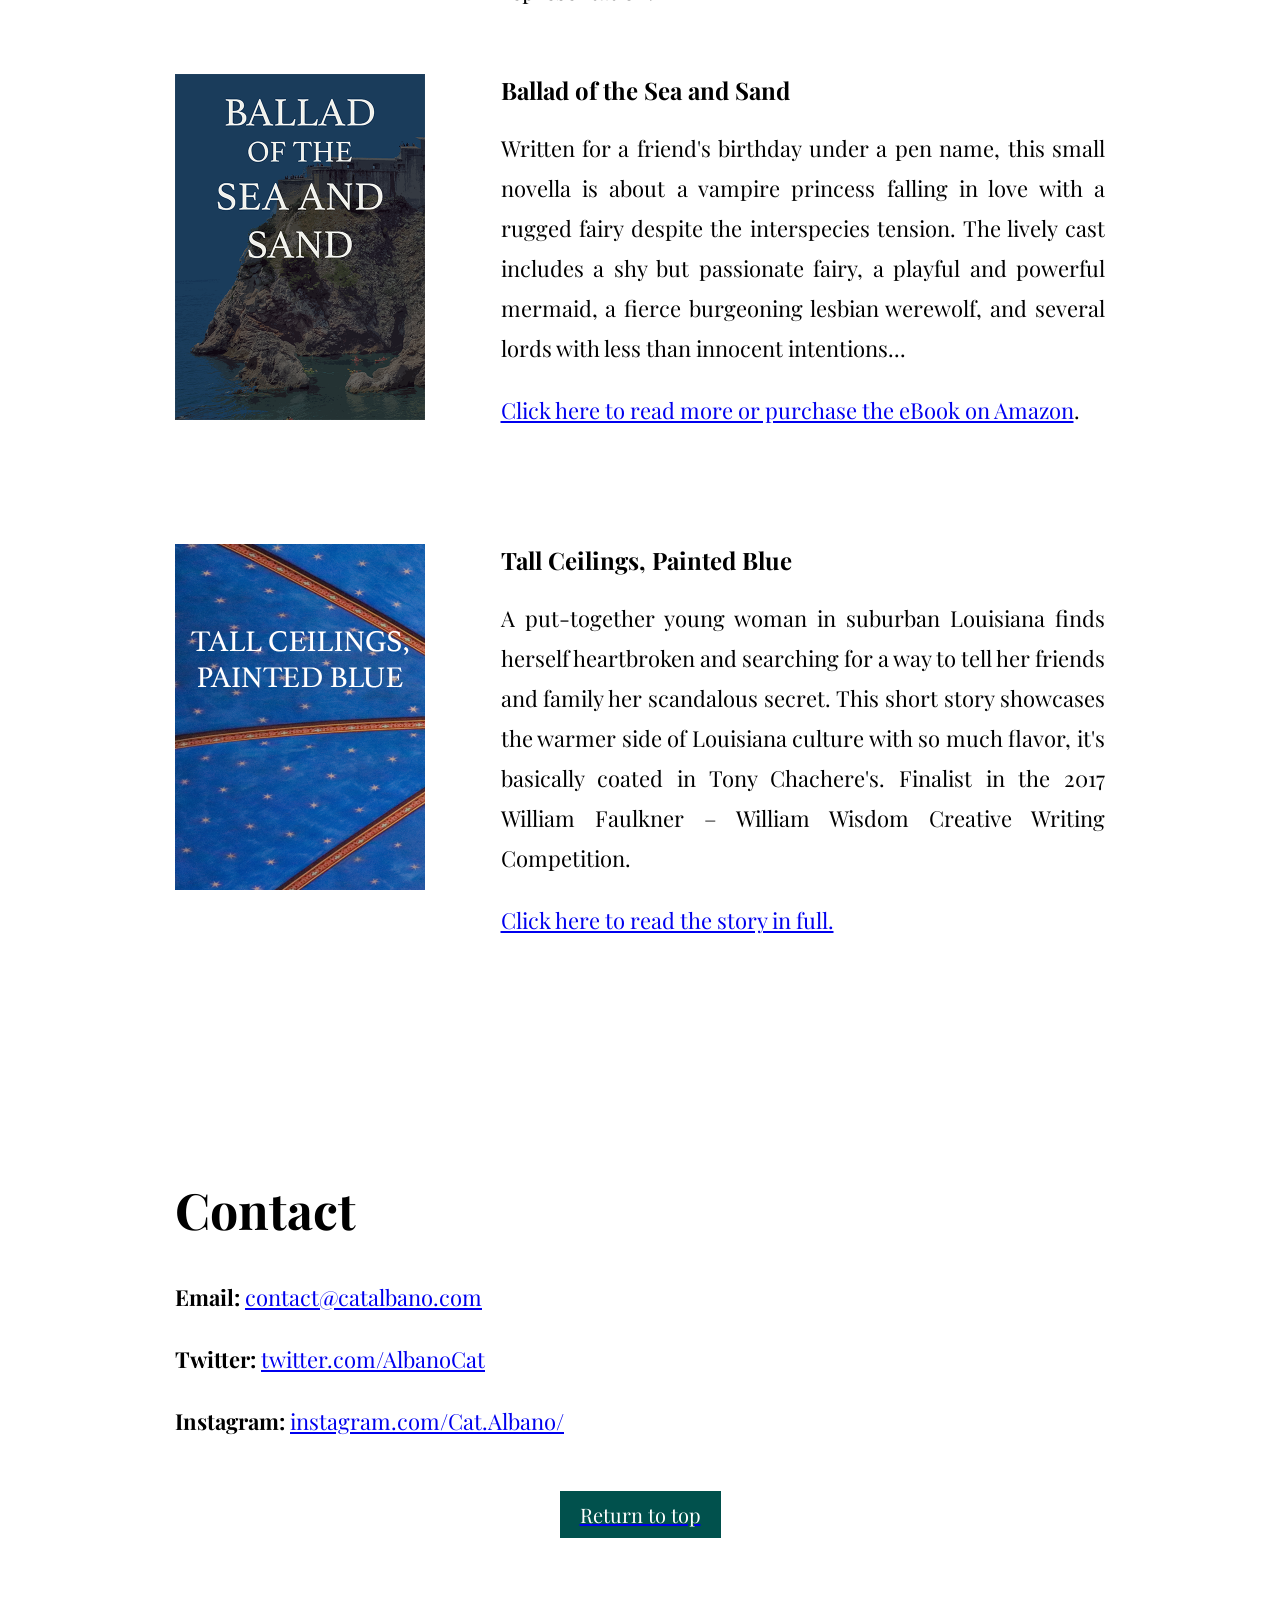
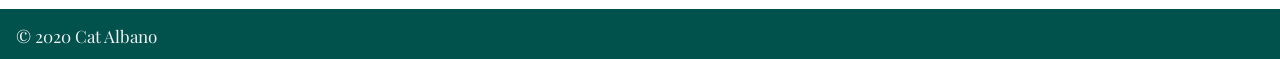
==== commit 62f3da83: "Update index.html" ====
--- a/index.html
+++ b/index.html
@@ -77,7 +77,7 @@
               you can love and dialogue you can almost hear, while her short
               stories embrace realism and a love for her native state. She is
               currently seeking representation for her science fiction novel,
-              <span class="feature2">Firebelly</span>, an 86,000 word story
+              <span class="feature2">Firebelly</span>, an 87,000 word story
               about a young mechanic who must protect her loved ones when her 
               hometown is invaded.
             </p>
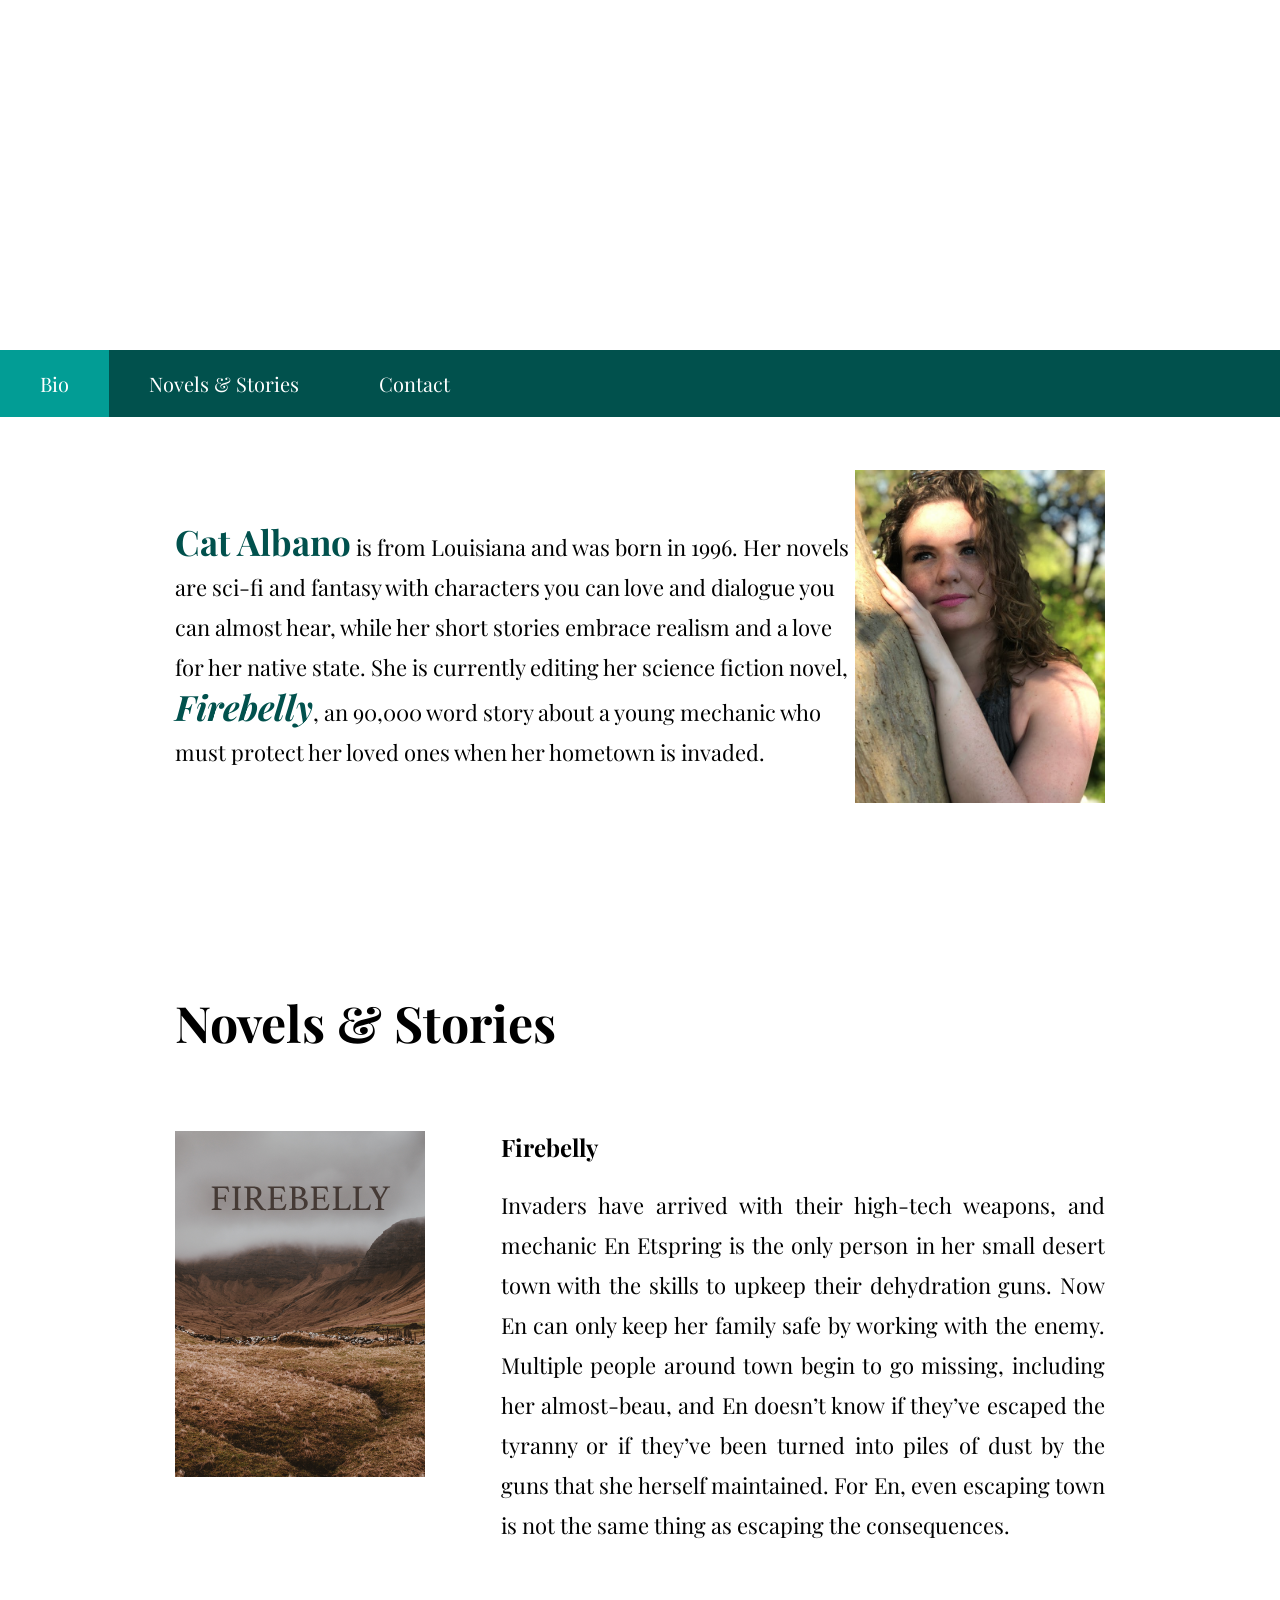
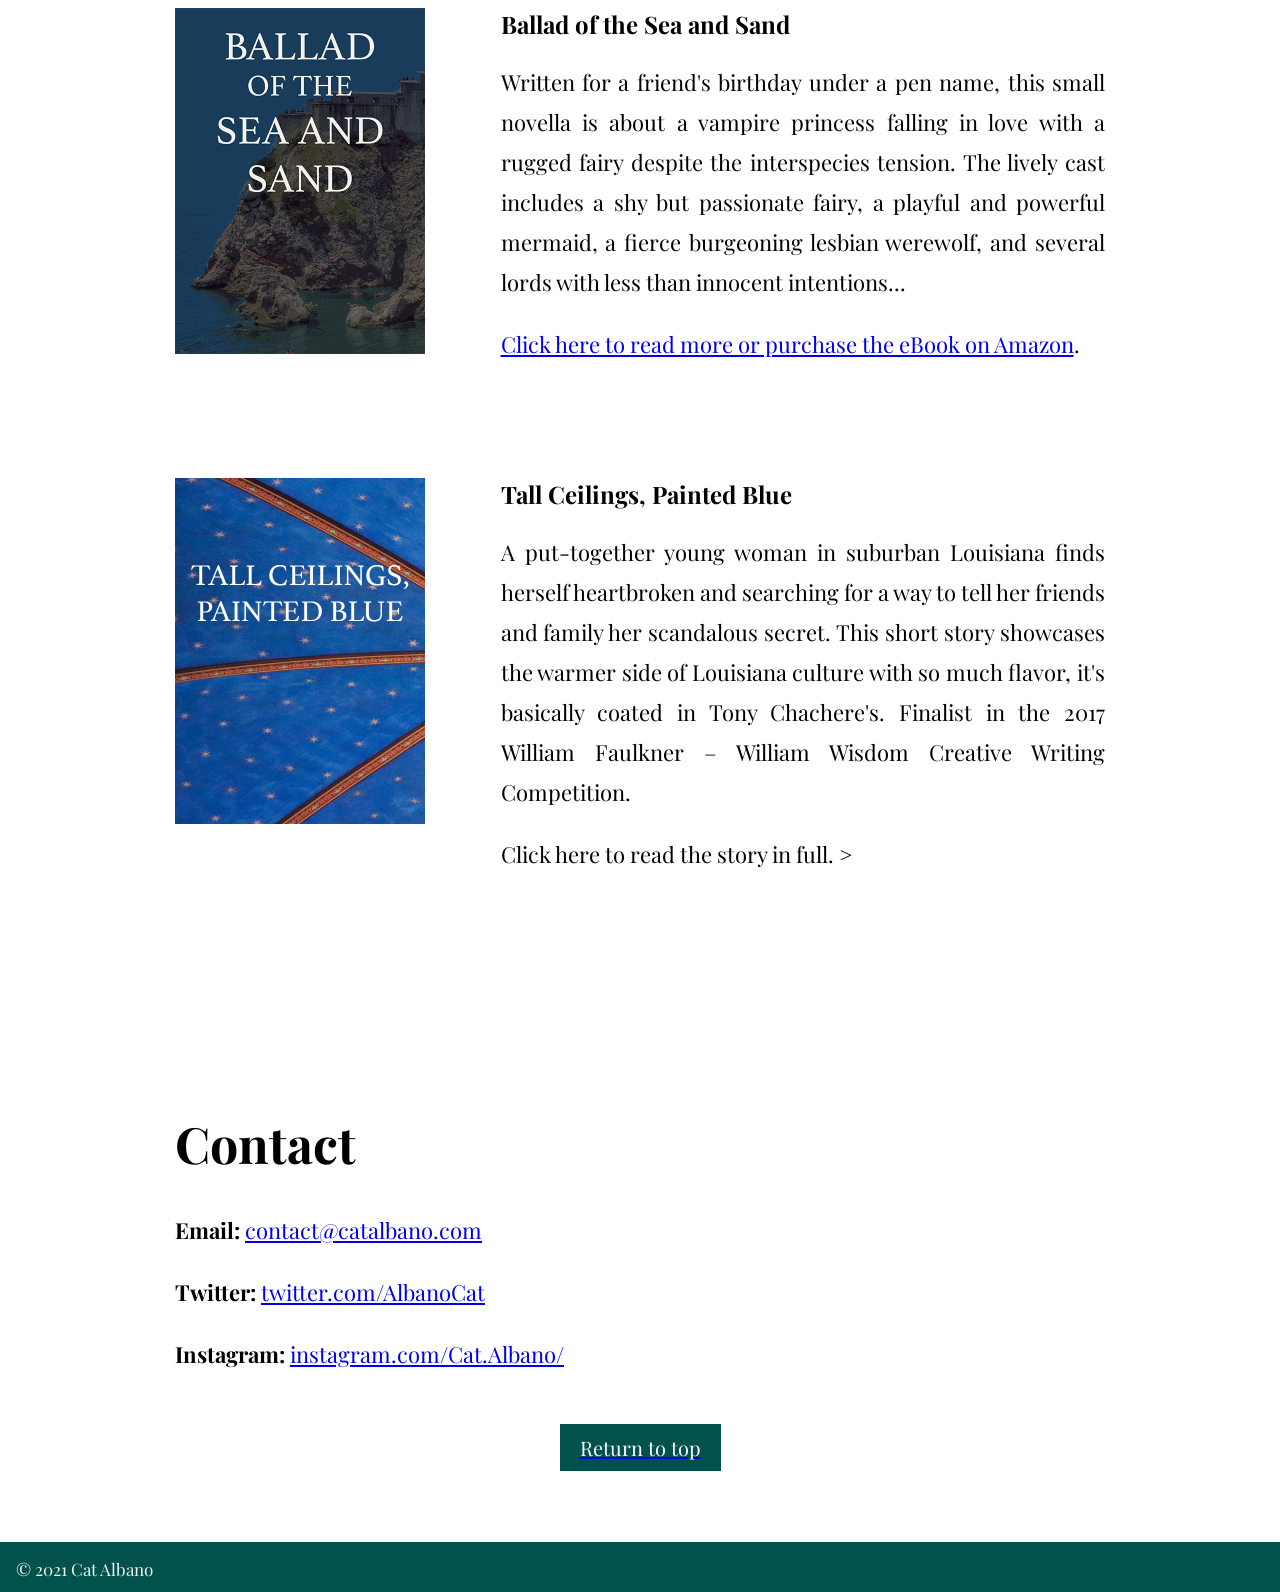
==== commit b3ec1bbf: "Update index.html" ====
--- a/index.html
+++ b/index.html
@@ -76,8 +76,8 @@
               born in 1996. Her novels are sci-fi and fantasy with characters
               you can love and dialogue you can almost hear, while her short
               stories embrace realism and a love for her native state. She is
-              currently seeking representation for her science fiction novel,
-              <span class="feature2">Firebelly</span>, an 87,000 word story
+              currently editing her science fiction novel,
+              <span class="feature2">Firebelly</span>, an 90,000 word story
               about a young mechanic who must protect her loved ones when her 
               hometown is invaded.
             </p>
@@ -114,7 +114,7 @@
               know if they’ve escaped the tyranny or if they’ve been turned into
               piles of dust by the guns that she herself maintained. For En,
               even escaping town is not the same thing as escaping the
-              consequences. Seeking representation.
+              consequences. 
             </p>
             <br />
           </div>
@@ -172,8 +172,9 @@
               Competition.
             </p>
             <p>
-              <a href="tall-ceilings-painted-blue.html"
+           <! --to put in later   <a href="tall-ceilings-painted-blue.html"
                 >Click here to read the story in full.</a
+              >
               >
             </p>
             <br />
@@ -226,7 +227,7 @@
       <br />
     </div>
     <div class="footer">
-      <li>© 2020 Cat Albano</li>
+      <li>© 2021 Cat Albano</li>
     </div>
   </body>
 </html>
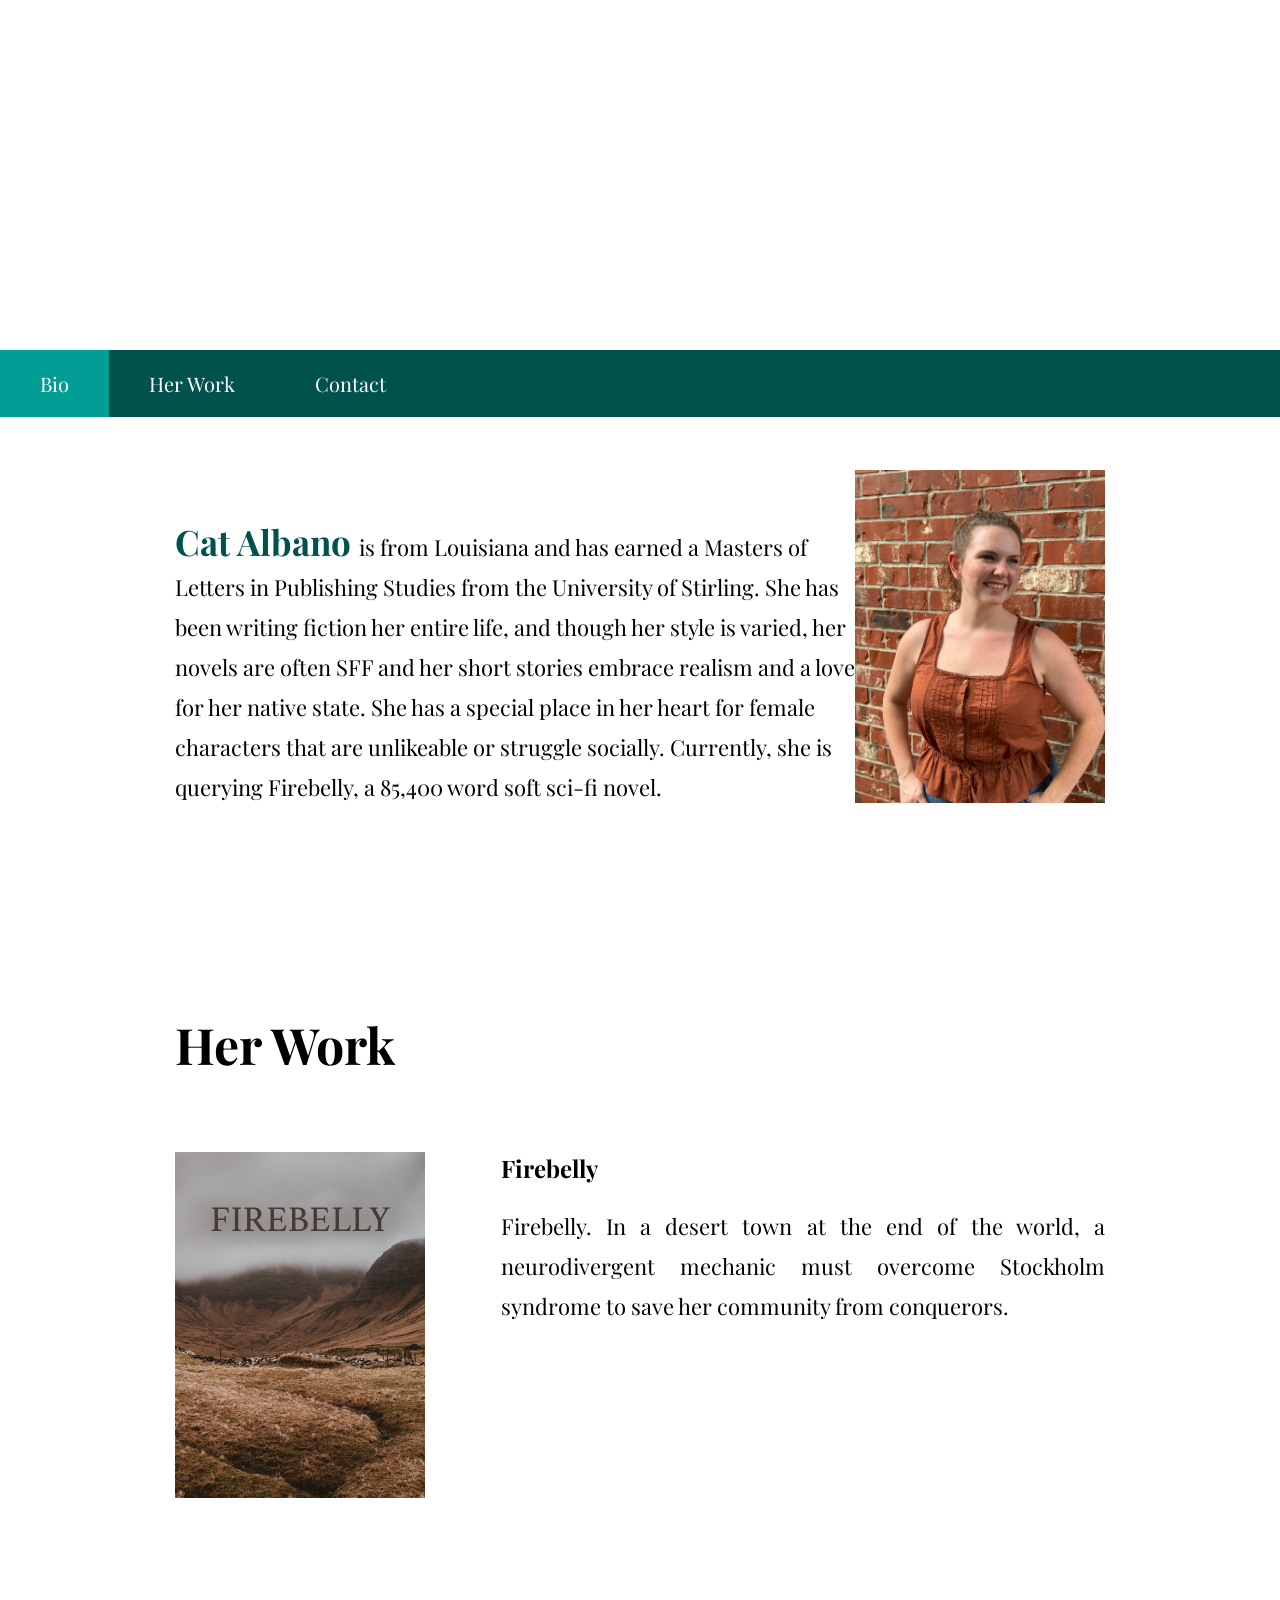
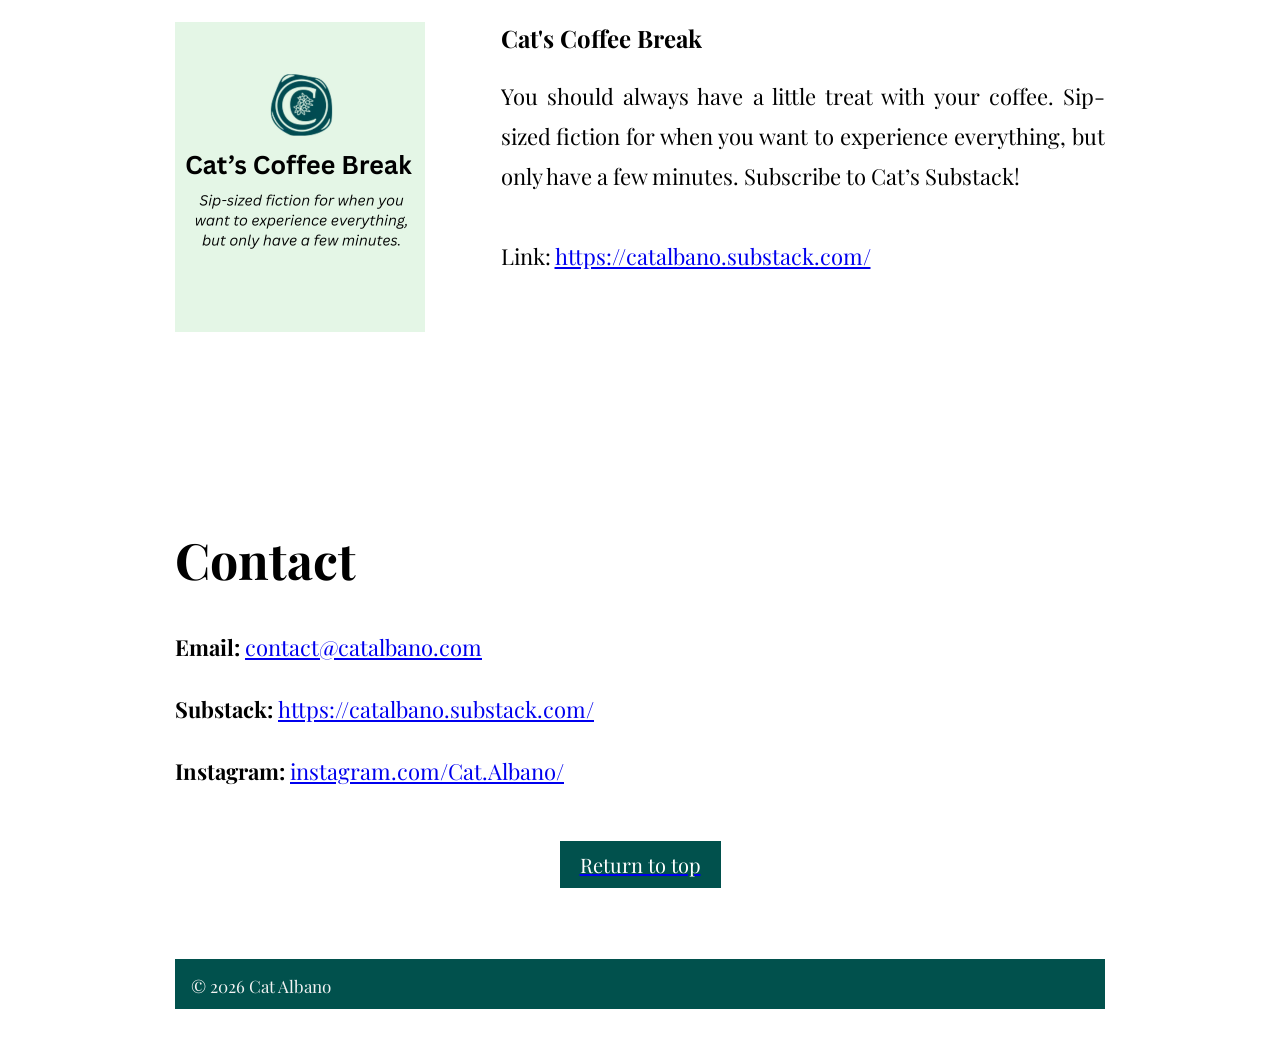
==== commit 28999b72: "Updates to homepage - fix banner, adjust profile, change text" ====
--- a/index.html
+++ b/index.html
@@ -2,7 +2,7 @@
 <html lang="en">
   <!--head starts here -->
 
-  <head> 
+  <head>
     <title>Cat Albano</title>
     <meta charset="utf-8" />
     <meta http-equiv="X-UA-Compatible" content="IE=edge" />
@@ -30,7 +30,7 @@
       rel="stylesheet"
       href="https://cdnjs.cloudflare.com/ajax/libs/font-awesome/4.7.0/css/font-awesome.min.css"
     />
-  
+
 <!-- Global site tag (gtag.js) - Google Analytics -->
 <script async src="https://www.googletagmanager.com/gtag/js?id=UA-164600334-1"></script>
 <script>
@@ -41,7 +41,7 @@
   gtag('config', 'UA-164600334-1');
 </script>
 
-  
+
   </head>
   <header>
     <a name="top"></a>
@@ -49,7 +49,7 @@
       <div class="container">
         <div class="topnav" id="myTopnav">
           <a href="#bio" class="active">Bio</a>
-          <a href="#novels">Novels &amp; Stories </a>
+          <a href="#novels">Her Work </a>
           <a href="#contact">Contact</a>
           <a href="javascript:void(0);" class="icon" onclick="myFunction()">
             <i class="fa fa-bars"></i>
@@ -67,19 +67,12 @@
         <div class="row">
           <div class="column-right">
             <img
-              src="images/cat-albano-bio-image.jpeg"
+              src="images/cat-albano-bio-image-2026.jpeg"
             />
           </div>
           <div class="column-bio">
             <p>
-              <span class="feature">Cat Albano</span> is from Louisiana and was
-              born in 1996. Her novels are sci-fi and fantasy with characters
-              you can love and dialogue you can almost hear, while her short
-              stories embrace realism and a love for her native state. She is
-              currently editing her science fiction novel,
-              <span class="feature2">Firebelly</span>, an 90,000 word story
-              about a young mechanic who must protect her loved ones when her 
-              hometown is invaded.
+              <span class=feature> Cat Albano </span> is from Louisiana and has earned a Masters of Letters in Publishing Studies from the University of Stirling. She has been writing fiction her entire life, and though her style is varied, her novels are often SFF and her short stories embrace realism and a love for her native state. She has a special place in her heart for female characters that are unlikeable or struggle socially. Currently, she is querying Firebelly, a 85,400 word soft sci-fi novel.
             </p>
           </div>
         </div>
@@ -89,7 +82,7 @@
       <!--Novels section-->
       <div class="section" id="novels">
         <h1>
-          Novels & Stories
+          Her Work
         </h1>
         <br />
         <div class="row">
@@ -106,15 +99,7 @@
               Firebelly
             </h2>
             <p>
-              Invaders have arrived with their high-tech weapons, and mechanic
-              En Etspring is the only person in her small desert town with the
-              skills to upkeep their dehydration guns. Now En can only keep her
-              family safe by working with the enemy. Multiple people around town
-              begin to go missing, including her almost-beau, and En doesn’t
-              know if they’ve escaped the tyranny or if they’ve been turned into
-              piles of dust by the guns that she herself maintained. For En,
-              even escaping town is not the same thing as escaping the
-              consequences. 
+              Firebelly. In a desert town at the end of the world, a neurodivergent mechanic must overcome Stockholm syndrome to save her community from conquerors.
             </p>
             <br />
           </div>
@@ -124,65 +109,26 @@
           <!--Ballad image-->
           <div class="column1">
             <img
-              src="images/ballad-cover.png"
+              src="images/cats-coffee-break-cover.png"
             />
           </div>
 
           <!--Ballad description-->
           <div class="column2">
             <h2>
-              Ballad of the Sea and Sand
+              Cat's Coffee Break
             </h2>
             <p>
-              Written for a friend's birthday under a pen name, this small novella 
-              is about a vampire princess falling in love with a rugged fairy despite
-              the interspecies tension. The lively cast includes a shy but passionate 
-              fairy, a playful and powerful mermaid, a fierce burgeoning lesbian
-              werewolf, and several lords with less than innocent intentions...
-            </p>
-            <p>
-              <a
-                href="https://read.amazon.com/kp/embed?asin=B075Q5MTPJ&preview=newtab&linkCode=kpe&ref_=cm_sw_r_kb_dp_VoGLEb3W2H7C1"
-              >
-                Click here to read more or purchase the eBook on Amazon</a
-              >.
+              You should always have a little treat with your coffee.
+              Sip-sized fiction for when you want to experience everything,
+              but only have a few minutes. Subscribe to Cat’s Substack!
+              <br / ><br / >
+Link: <a href="https://catalbano.substack.com/"> https://catalbano.substack.com/</a>
             </p>
             <br />
           </div>
         </div>
-        <div class="row">
-          <!--Ceilings image-->
-          <div class="column1">
-            <img
-              src="images/tall-ceilings-cover.png"
-            />
-          </div>
 
-          <!--Ceilings description-->
-          <div class="column2">
-            <h2>
-              Tall Ceilings, Painted Blue
-            </h2>
-            <p>
-              A put-together young woman in suburban Louisiana finds herself heartbroken and searching for a way
-              to tell her friends and family her scandalous secret. This short
-              story showcases the warmer side of Louisiana culture with so much
-              flavor, it's basically coated in Tony Chachere's. Finalist in the
-              2017 William Faulkner – William Wisdom Creative Writing
-              Competition.
-            </p>
-            <p>
-           <! --to put in later   <a href="tall-ceilings-painted-blue.html"
-                >Click here to read the story in full.</a
-              >
-              >
-            </p>
-            <br />
-          </div>
-        </div>
-      </div>
-
-      <br /><br />
 
       <!--Blog section hide begin
 <div class="section" id="blog">
@@ -211,8 +157,8 @@
           ><a href="mailto:contact@catalbano.com">contact@catalbano.com</a>
         </p>
         <p>
-          <strong>Twitter: </strong
-          ><a href="https://twitter.com/AlbanoCat">twitter.com/AlbanoCat</a>
+          <strong>Substack: </strong
+          ><a href="https://catalbano.substack.com/ ">https://catalbano.substack.com/ </a>
         </p>
         <p>
           <strong>Instagram: </strong
@@ -227,7 +173,7 @@
       <br />
     </div>
     <div class="footer">
-      <li>© 2021 Cat Albano</li>
+      <li>© 2026 Cat Albano</li>
     </div>
   </body>
 </html>
--- a/assets/css/style.css
+++ b/assets/css/style.css
@@ -195,7 +195,7 @@
 
 .bg-img {
   /* The image used */
-  background-image: url("https://cdn.glitch.com/3f3f0819-ad47-4edf-a5eb-91aa39b95f64%2Fmathieu-cheze-qfsKYUgW6ZY-unsplash-cropped-no-fade.jpg?v=1587249914550");
+  background-image: url("https://www.catalbano.com/images/mathieu-cheze-qfsKYUgW6ZY-unsplash-cropped-no-fade.jpg");
 
   min-height: 380px;
 
